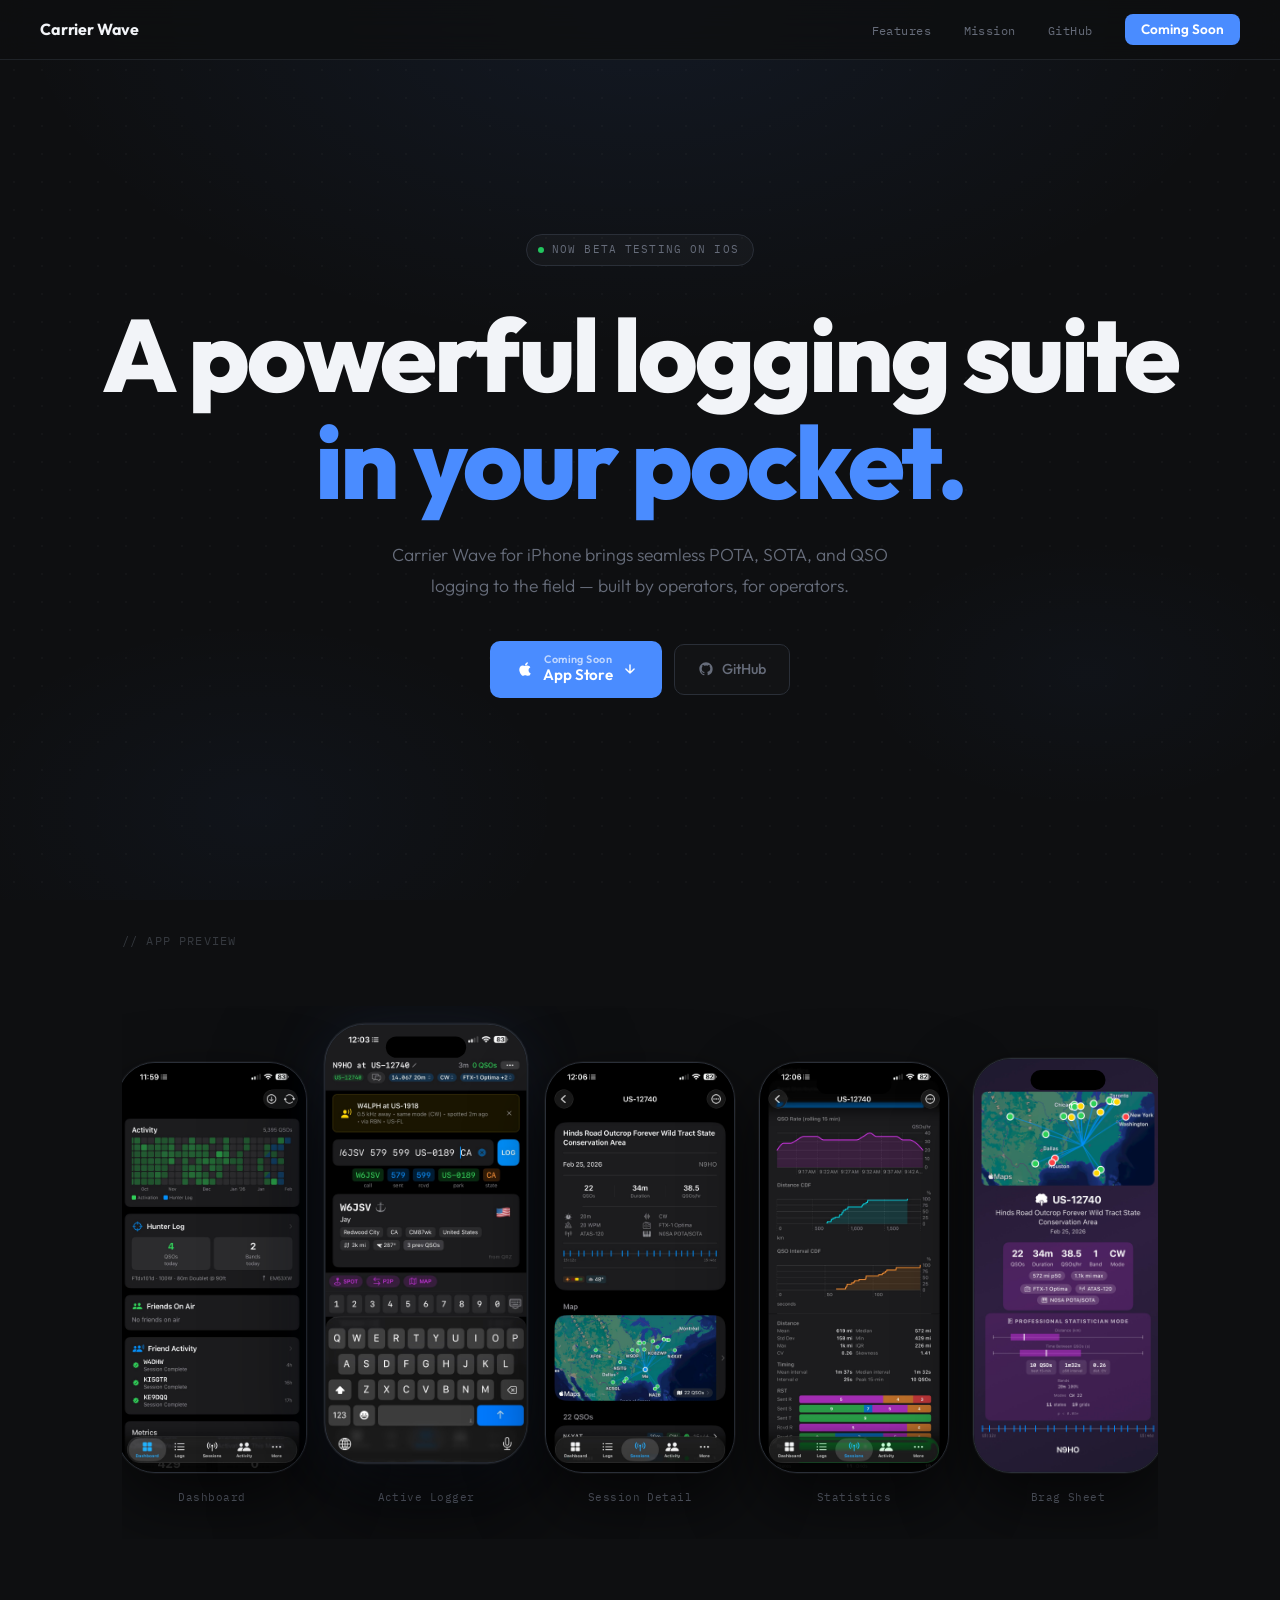
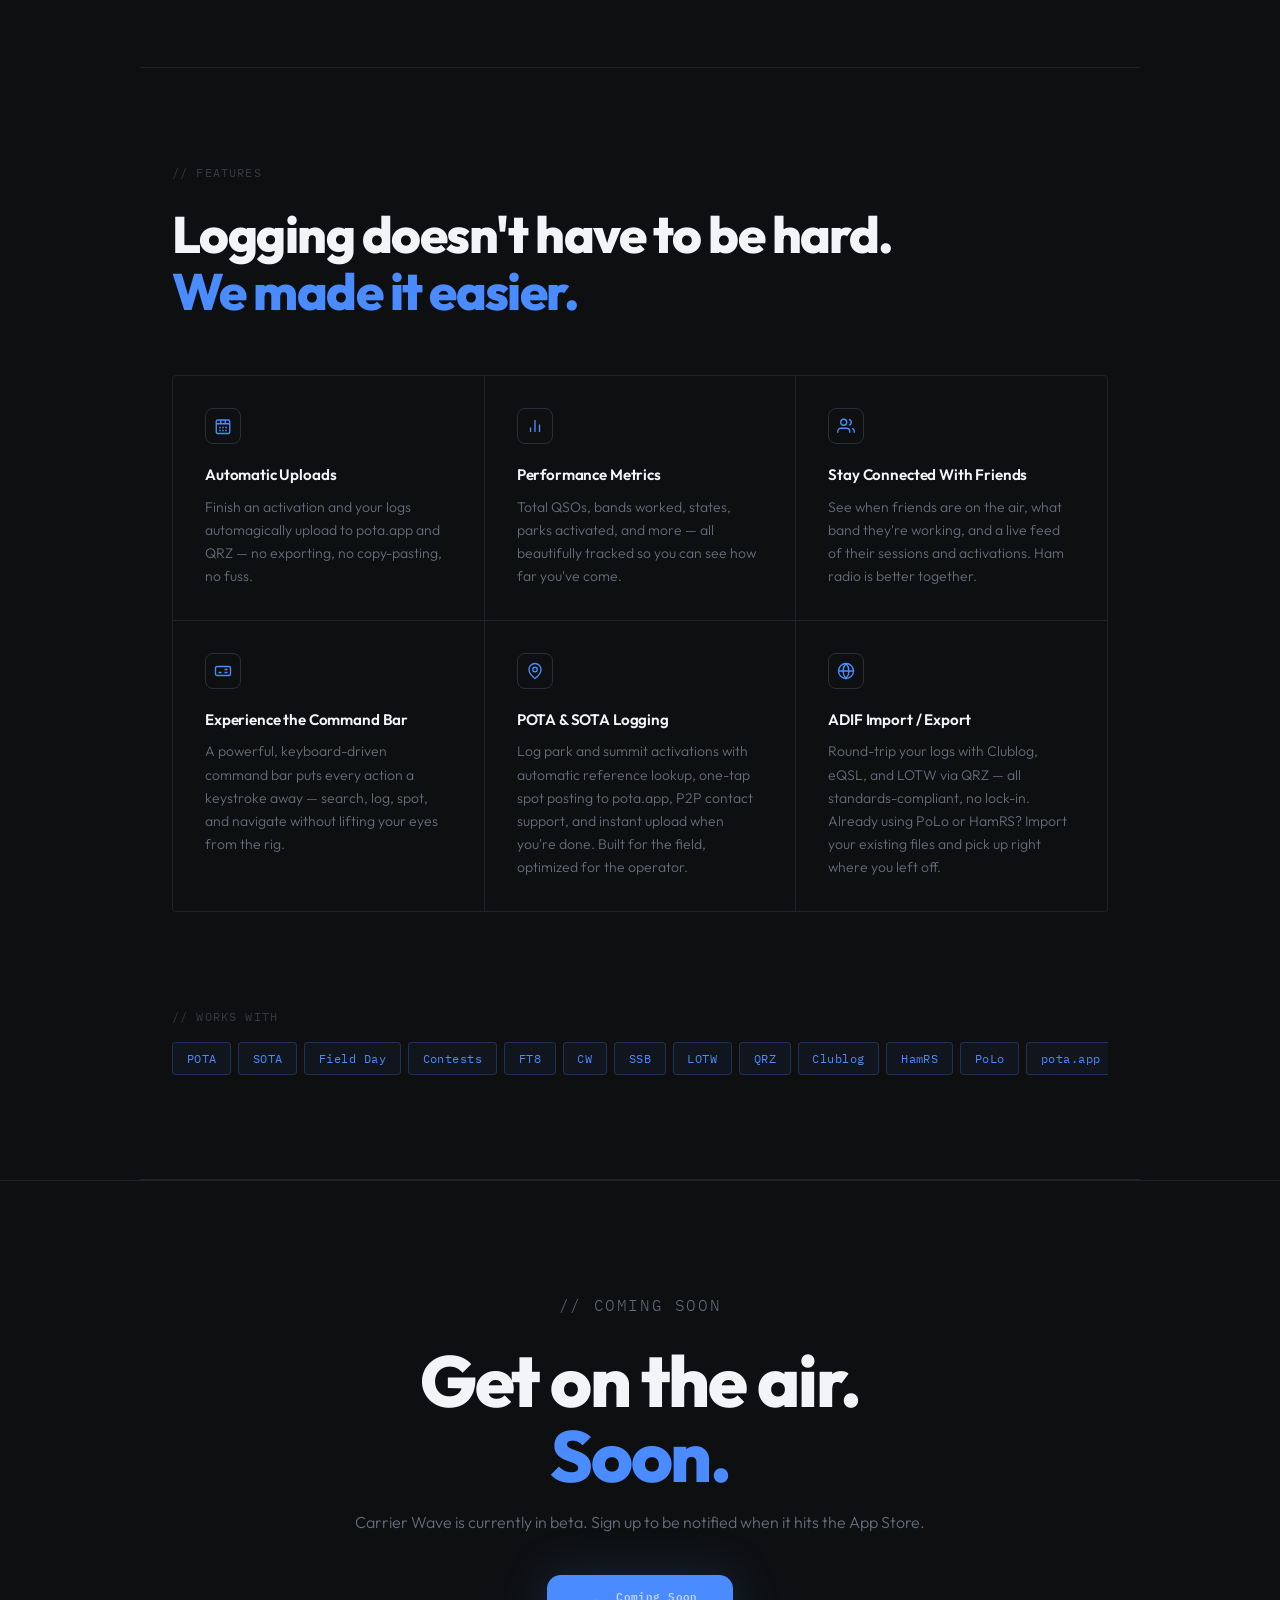
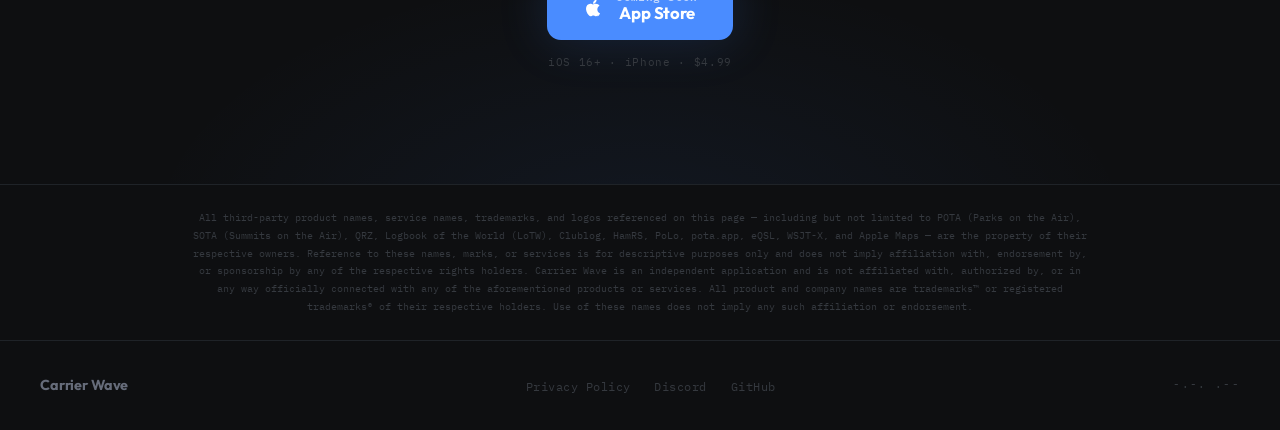
==== index.html @ 8a73adf8 "Restructure site: new app landing page with mission page split - Replace index.html with iOS app lan" ====
<!DOCTYPE html>
<html lang="en">
<head>
  <meta charset="UTF-8" />
  <meta name="viewport" content="width=device-width, initial-scale=1.0" />
  <title>Carrier Wave — iOS App</title>
  <link rel="preconnect" href="https://fonts.googleapis.com" />
  <link rel="preconnect" href="https://fonts.gstatic.com" crossorigin />
  <link href="https://fonts.googleapis.com/css2?family=Outfit:wght@300;400;500;600;700;800;900&family=IBM+Plex+Mono:wght@400;500&display=swap" rel="stylesheet" />
  <style>
    *, *::before, *::after { box-sizing: border-box; margin: 0; padding: 0; }

    :root {
      --bg:        #0e0f11;
      --bg2:       #131518;
      --bg3:       #1a1d21;
      --border:    #1f2328;
      --border2:   #2a2f38;
      --text:      #c9cdd6;
      --text-dim:  #666c7a;
      --text-xdim: #35393f;
      --blue:      #4a8cff;
      --blue2:     #3a7aee;
      --white:     #f2f4f8;
      --mono:      'IBM Plex Mono', monospace;
      --sans:      'Outfit', sans-serif;
    }

    html { scroll-behavior: smooth; }

    body {
      background: var(--bg);
      color: var(--text);
      font-family: var(--sans);
      font-size: 16px;
      line-height: 1.6;
      -webkit-font-smoothing: antialiased;
    }

    /* NAV */
    nav {
      position: fixed;
      top: 0; left: 0; right: 0;
      z-index: 100;
      display: flex;
      align-items: center;
      justify-content: space-between;
      padding: 0 2.5rem;
      height: 60px;
      background: rgba(14,15,17,0.82);
      backdrop-filter: blur(14px);
      border-bottom: 1px solid var(--border);
    }

    .nav-logo {
      display: flex;
      align-items: center;
      gap: 0.65rem;
      text-decoration: none;
      color: var(--white);
      font-family: var(--sans);
      font-weight: 700;
      font-size: 1rem;
      letter-spacing: -0.01em;
    }

    .nav-logo img { width: 28px; height: 28px; border-radius: 7px; }

    .nav-links { display: flex; align-items: center; gap: 2rem; list-style: none; }

    .nav-links a {
      color: var(--text-dim);
      text-decoration: none;
      font-family: var(--mono);
      font-size: 0.78rem;
      letter-spacing: 0.04em;
      transition: color 0.2s;
    }
    .nav-links a:hover { color: var(--white); }

    .nav-cta {
      background: var(--blue) !important;
      color: #fff !important;
      padding: 0.4rem 1rem;
      border-radius: 8px;
      font-family: var(--sans) !important;
      font-size: 0.85rem !important;
      font-weight: 600 !important;
      letter-spacing: 0 !important;
    }
    .nav-cta:hover { background: var(--blue2) !important; }

    /* HERO */
    .hero {
      min-height: 100vh;
      display: flex;
      flex-direction: column;
      align-items: center;
      justify-content: center;
      text-align: center;
      padding: 8rem 2rem 6rem;
      position: relative;
      overflow: hidden;
    }

    .hero::before {
      content: '';
      position: absolute;
      inset: 0;
      background:
        radial-gradient(ellipse 70% 55% at 50% 0%, rgba(74,140,255,0.08) 0%, transparent 70%),
        radial-gradient(ellipse 40% 35% at 20% 90%, rgba(74,140,255,0.04) 0%, transparent 60%),
        radial-gradient(ellipse 30% 25% at 85% 75%, rgba(74,140,255,0.03) 0%, transparent 60%);
      pointer-events: none;
    }

    .hero::after {
      content: '';
      position: absolute;
      inset: 0;
      background-image: radial-gradient(circle, rgba(255,255,255,0.022) 1px, transparent 1px);
      background-size: 28px 28px;
      pointer-events: none;
    }

    .hero-badge {
      display: inline-flex;
      align-items: center;
      gap: 0.5rem;
      font-family: var(--mono);
      font-size: 0.7rem;
      color: var(--text-dim);
      letter-spacing: 0.1em;
      text-transform: uppercase;
      border: 1px solid var(--border2);
      background: rgba(255,255,255,0.03);
      padding: 0.35rem 0.9rem 0.35rem 0.7rem;
      border-radius: 999px;
      margin-bottom: 2.2rem;
      position: relative;
      z-index: 1;
    }

    .badge-dot {
      width: 6px; height: 6px;
      background: #22c55e;
      border-radius: 50%;
      flex-shrink: 0;
      animation: pulse 2.4s ease-in-out infinite;
    }

    @keyframes pulse {
      0%, 100% { opacity: 1; }
      50% { opacity: 0.3; }
    }

    .hero h1 {
      font-family: var(--sans);
      font-size: clamp(3.2rem, 8vw, 6.5rem);
      font-weight: 800;
      color: var(--white);
      line-height: 1.05;
      letter-spacing: -0.03em;
      margin-bottom: 1.5rem;
      position: relative;
      z-index: 1;
    }

    .hero h1 .blue { color: var(--blue); }

    .hero-sub {
      font-size: 1.1rem;
      font-weight: 300;
      color: var(--text-dim);
      max-width: 520px;
      line-height: 1.75;
      margin-bottom: 2.5rem;
      position: relative;
      z-index: 1;
    }

    .hero-actions {
      display: flex;
      align-items: center;
      gap: 0.75rem;
      flex-wrap: wrap;
      justify-content: center;
      position: relative;
      z-index: 1;
    }

    .btn-primary {
      display: inline-flex;
      align-items: center;
      gap: 0.6rem;
      background: var(--blue);
      color: #fff;
      text-decoration: none;
      padding: 0.8rem 1.6rem;
      border-radius: 10px;
      font-weight: 600;
      font-size: 0.95rem;
      letter-spacing: -0.01em;
      transition: background 0.2s, transform 0.2s;
    }
    .btn-primary:hover { background: var(--blue2); transform: translateY(-2px); }

    .btn-outline {
      display: inline-flex;
      align-items: center;
      gap: 0.55rem;
      color: var(--text-dim);
      text-decoration: none;
      font-size: 0.9rem;
      font-weight: 500;
      padding: 0.8rem 1.4rem;
      border: 1px solid var(--border2);
      border-radius: 10px;
      background: rgba(255,255,255,0.02);
      transition: color 0.2s, border-color 0.2s, transform 0.2s;
    }
    .btn-outline:hover { color: var(--white); border-color: #3a3f4a; transform: translateY(-2px); }

    /* SCREENSHOTS */
    .screenshots {
      padding: 2rem 2rem 6rem;
      max-width: 1100px;
      margin: 0 auto;
    }

    .section-label {
      font-family: var(--mono);
      font-size: 0.72rem;
      color: var(--text-xdim);
      letter-spacing: 0.1em;
      text-transform: uppercase;
      margin-bottom: 1.5rem;
    }

    .phones-row {
      display: flex;
      align-items: flex-end;
      justify-content: center;
      gap: 1.5rem;
      padding: 2rem 0 1rem;
      overflow-x: auto;
      -webkit-overflow-scrolling: touch;
    }

    .phone-wrap {
      flex-shrink: 0;
      display: flex;
      flex-direction: column;
      align-items: center;
      gap: 1rem;
    }

    .phone-wrap.center .phone-frame {
      transform: scale(1.08);
      box-shadow:
        0 0 0 1px rgba(255,255,255,0.06),
        0 40px 100px rgba(0,0,0,0.7),
        0 0 60px rgba(74,140,255,0.1);
    }

    .phone-frame {
      width: 195px;
      background: var(--bg2);
      border: 1.5px solid var(--border2);
      border-radius: 38px;
      overflow: hidden;
      box-shadow: 0 0 0 1px rgba(255,255,255,0.04), 0 30px 70px rgba(0,0,0,0.6);
      position: relative;
    }

    .phone-frame::before {
      content: '';
      position: absolute;
      top: 11px; left: 50%;
      transform: translateX(-50%);
      width: 75px; height: 20px;
      background: #000;
      border-radius: 20px;
      z-index: 10;
    }

    .phone-screen {
      width: 100%;
      aspect-ratio: 9/19.5;
      background: #0a0b0d;
      display: flex;
      flex-direction: column;
      padding: 2.8rem 0.55rem 0.55rem;
      gap: 0.32rem;
    }

    .sim-header {
      font-family: var(--mono);
      font-size: 0.42rem;
      color: var(--blue);
      letter-spacing: 0.08em;
      padding: 0.25rem 0.35rem 0.5rem;
      border-bottom: 1px solid var(--border);
    }

    .sim-row {
      display: flex;
      align-items: center;
      gap: 0.3rem;
      padding: 0.28rem 0.35rem;
      background: rgba(255,255,255,0.02);
      border-radius: 4px;
      border: 1px solid var(--border);
    }

    .sim-dot { width: 5px; height: 5px; border-radius: 50%; background: #22c55e; flex-shrink: 0; }
    .sim-dot.blue { background: var(--blue); }
    .sim-dot.dim { background: var(--text-xdim); }

    .sim-label { font-family: var(--mono); font-size: 0.36rem; color: var(--text); flex: 1; }
    .sim-value { font-family: var(--mono); font-size: 0.34rem; color: var(--text-dim); }

    .sim-big {
      font-family: var(--sans);
      font-size: 0.75rem;
      font-weight: 700;
      color: var(--white);
      padding: 0.5rem 0.35rem 0.15rem;
      letter-spacing: -0.02em;
    }

    .sim-band { display: flex; gap: 0.2rem; padding: 0.22rem 0.35rem; flex-wrap: wrap; }

    .sim-pill {
      font-family: var(--mono);
      font-size: 0.28rem;
      letter-spacing: 0.04em;
      padding: 0.12rem 0.32rem;
      border-radius: 999px;
      border: 1px solid var(--border2);
      color: var(--text-dim);
    }

    .sim-pill.active {
      background: rgba(74,140,255,0.12);
      border-color: rgba(74,140,255,0.28);
      color: var(--blue);
    }

    .sim-map {
      flex: 1;
      background: linear-gradient(135deg, #090d18 0%, #080b12 100%);
      border-radius: 4px;
      border: 1px solid var(--border);
      position: relative;
      overflow: hidden;
      min-height: 40px;
    }

    .sim-map::after {
      content: '';
      position: absolute;
      inset: 0;
      background-image:
        linear-gradient(rgba(74,140,255,0.07) 1px, transparent 1px),
        linear-gradient(90deg, rgba(74,140,255,0.07) 1px, transparent 1px);
      background-size: 10px 10px;
    }

    .sim-pin {
      position: absolute;
      z-index: 2;
      width: 7px; height: 7px;
      background: var(--blue);
      border-radius: 50%;
      top: 42%; left: 55%;
      box-shadow: 0 0 10px var(--blue);
    }

    .sim-log { display: flex; flex-direction: column; gap: 0.2rem; padding: 0.25rem 0.35rem; }

    .sim-qso {
      display: flex;
      justify-content: space-between;
      align-items: center;
      padding: 0.25rem 0.35rem;
      background: rgba(255,255,255,0.02);
      border: 1px solid var(--border);
      border-radius: 3px;
    }

    .sim-call { font-family: var(--mono); font-size: 0.36rem; color: var(--white); font-weight: 600; }
    .sim-sub  { font-family: var(--mono); font-size: 0.28rem; color: var(--text-dim); margin-top: 0.04rem; }
    .sim-tag  { font-family: var(--mono); font-size: 0.28rem; color: var(--blue); }
    .sim-tag.green { color: #22c55e; }
    .sim-time { font-family: var(--mono); font-size: 0.26rem; color: var(--text-xdim); margin-top: 0.04rem; }

    .phone-caption {
      font-family: var(--mono);
      font-size: 0.7rem;
      color: var(--text-dim);
      letter-spacing: 0.04em;
    }

    /* FEATURES */
    .features {
      padding: 6rem 2rem;
      max-width: 1000px;
      margin: 0 auto;
    }

    .features h2 {
      font-family: var(--sans);
      font-size: clamp(2rem, 5vw, 3.2rem);
      font-weight: 800;
      color: var(--white);
      line-height: 1.1;
      letter-spacing: -0.03em;
      margin-bottom: 3.5rem;
    }

    .features h2 .blue { color: var(--blue); }

    .features-grid {
      display: grid;
      grid-template-columns: repeat(auto-fit, minmax(280px, 1fr));
      gap: 1px;
      background: var(--border);
      border: 1px solid var(--border);
      border-radius: 4px;
      overflow: hidden;
    }

    .feature-card {
      background: var(--bg);
      padding: 2rem;
      transition: background 0.2s;
    }
    .feature-card:hover { background: var(--bg2); }

    .feature-icon {
      width: 36px; height: 36px;
      border: 1px solid var(--border2);
      border-radius: 8px;
      display: flex;
      align-items: center;
      justify-content: center;
      margin-bottom: 1.2rem;
      color: var(--blue);
    }

    .feature-card h3 {
      font-family: var(--sans);
      font-weight: 600;
      font-size: 0.95rem;
      color: var(--white);
      margin-bottom: 0.5rem;
      letter-spacing: -0.01em;
    }

    .feature-card p {
      font-size: 0.875rem;
      font-weight: 300;
      color: var(--text-dim);
      line-height: 1.65;
    }

    /* MODES */
    .modes {
      padding: 0 2rem 6rem;
      max-width: 1000px;
      margin: 0 auto;
    }

    .modes-scroll {
      display: flex;
      gap: 0.45rem;
      overflow-x: auto;
      padding-bottom: 0.5rem;
      -ms-overflow-style: none;
      scrollbar-width: none;
    }
    .modes-scroll::-webkit-scrollbar { display: none; }

    .mode-chip {
      flex-shrink: 0;
      font-family: var(--mono);
      font-size: 0.72rem;
      letter-spacing: 0.04em;
      padding: 0.38rem 0.85rem;
      border: 1px solid var(--border);
      border-radius: 4px;
      color: var(--text-dim);
    }

    .mode-chip.lit {
      border-color: rgba(74,140,255,0.25);
      color: var(--blue);
      background: rgba(74,140,255,0.05);
    }

    /* CTA */
    .cta-section {
      border-top: 1px solid var(--border);
      padding: 7rem 2rem;
      text-align: center;
      position: relative;
      overflow: hidden;
    }

    .cta-section::before {
      content: '';
      position: absolute;
      inset: 0;
      background: radial-gradient(ellipse 60% 70% at 50% 110%, rgba(74,140,255,0.07) 0%, transparent 65%);
      pointer-events: none;
    }

    .cta-section h2 {
      font-family: var(--sans);
      font-size: clamp(2.4rem, 6vw, 4.5rem);
      font-weight: 800;
      color: var(--white);
      letter-spacing: -0.03em;
      line-height: 1.05;
      margin-bottom: 1rem;
      position: relative;
      z-index: 1;
    }

    .cta-section h2 .blue { color: var(--blue); }

    .cta-section p {
      color: var(--text-dim);
      font-weight: 300;
      font-size: 1rem;
      margin-bottom: 2.5rem;
      position: relative;
      z-index: 1;
    }

    .cta-actions {
      display: flex;
      flex-direction: column;
      align-items: center;
      gap: 0.9rem;
      position: relative;
      z-index: 1;
    }

    .btn-appstore-lg {
      display: inline-flex;
      align-items: center;
      gap: 0.75rem;
      background: var(--blue);
      color: #fff;
      text-decoration: none;
      padding: 1rem 2.2rem;
      border-radius: 14px;
      font-weight: 600;
      font-size: 1rem;
      letter-spacing: -0.01em;
      transition: background 0.2s, transform 0.2s;
      box-shadow: 0 0 50px rgba(74,140,255,0.18);
    }
    .btn-appstore-lg:hover { background: var(--blue2); transform: translateY(-3px); }

    .cta-note {
      font-family: var(--mono);
      font-size: 0.7rem;
      color: var(--text-xdim);
      letter-spacing: 0.06em;
    }

    /* DIVIDER */
    .divider {
      border: none;
      border-top: 1px solid var(--border);
      max-width: 1000px;
      margin: 0 auto;
    }

    /* FOOTER */
    footer {
      border-top: 1px solid var(--border);
      padding: 2rem 2.5rem;
      display: flex;
      align-items: center;
      justify-content: space-between;
      flex-wrap: wrap;
      gap: 1rem;
    }

    .footer-logo {
      font-family: var(--sans);
      font-weight: 700;
      font-size: 0.9rem;
      color: var(--text-dim);
      letter-spacing: -0.01em;
    }

    .footer-links { display: flex; gap: 1.5rem; list-style: none; }

    .footer-links a {
      font-family: var(--mono);
      font-size: 0.72rem;
      color: var(--text-xdim);
      text-decoration: none;
      letter-spacing: 0.04em;
      transition: color 0.2s;
    }
    .footer-links a:hover { color: var(--text-dim); }

    .footer-morse { font-family: var(--mono); font-size: 0.7rem; color: var(--text-xdim); letter-spacing: 0.12em; }

    /* ANIMATIONS */
    @keyframes fadeUp {
      from { opacity: 0; transform: translateY(22px); }
      to   { opacity: 1; transform: translateY(0); }
    }

    .hero-badge   { animation: fadeUp 0.5s ease both; }
    .hero h1      { animation: fadeUp 0.5s 0.08s ease both; }
    .hero-sub     { animation: fadeUp 0.5s 0.16s ease both; }
    .hero-actions { animation: fadeUp 0.5s 0.24s ease both; }

    @media (max-width: 640px) {
      nav { padding: 0 1.2rem; }
      .nav-links li:not(:last-child) { display: none; }
      footer { flex-direction: column; align-items: flex-start; }
      .phone-wrap.center .phone-frame { transform: none; }
    }

    /* LIGHTBOX */
    .phone-frame { cursor: zoom-in; }

    .lightbox {
      display: none;
      position: fixed;
      inset: 0;
      z-index: 200;
      background: rgba(0,0,0,0.88);
      backdrop-filter: blur(20px);
      align-items: center;
      justify-content: center;
      cursor: zoom-out;
      opacity: 0;
      transition: opacity 0.25s ease;
    }
    .lightbox.active { display: flex; }
    .lightbox.visible { opacity: 1; }

    .lightbox img {
      max-height: 90vh;
      max-width: 70vw;
      border-radius: 38px;
      box-shadow: 0 40px 120px rgba(0,0,0,0.8);
      transform: scale(0.92);
      transition: transform 0.3s ease;
    }
    .lightbox.visible img { transform: scale(1); }

    .lb-arrow {
      position: absolute;
      top: 50%;
      transform: translateY(-50%);
      width: 48px;
      height: 48px;
      border: 1px solid rgba(255,255,255,0.15);
      border-radius: 50%;
      background: rgba(255,255,255,0.06);
      color: rgba(255,255,255,0.7);
      font-size: 1.2rem;
      cursor: pointer;
      display: flex;
      align-items: center;
      justify-content: center;
      transition: background 0.2s, color 0.2s;
      z-index: 210;
    }
    .lb-arrow:hover { background: rgba(255,255,255,0.12); color: #fff; }
    .lb-prev { left: 1.5rem; }
    .lb-next { right: 1.5rem; }
  </style>
</head>
<body>

<!-- LIGHTBOX -->
<div class="lightbox" id="lightbox">
  <button class="lb-arrow lb-prev" id="lb-prev">&#8592;</button>
  <img id="lightbox-img" src="" alt="Screenshot preview" />
  <button class="lb-arrow lb-next" id="lb-next">&#8594;</button>
</div>

<!-- NAV -->
<nav>
  <a class="nav-logo" href="/">
    <img src="/icon.png" alt="" onerror="this.style.display='none'" />
    Carrier Wave
  </a>
  <ul class="nav-links">
    <li><a href="#features">Features</a></li>
    <li><a href="/mission.html">Mission</a></li>
    <li><a href="https://github.com/CarrierWaveApp/carrier_wave">GitHub</a></li>
    <li><a href="#download" class="nav-cta">Coming Soon</a></li>
  </ul>
</nav>

<!-- HERO -->
<section class="hero">
  <div class="hero-badge">
    <span class="badge-dot"></span>
    Now Beta Testing on iOS
  </div>

  <h1>A powerful logging suite<br /><span class="blue">in your pocket.</span></h1>

  <p class="hero-sub">
    Carrier Wave for iPhone brings seamless POTA, SOTA, and QSO logging to the field — built by operators, for operators.
  </p>

  <div class="hero-actions">
    <a href="#download" class="btn-primary">
      <svg width="18" height="18" viewBox="0 0 24 24" fill="currentColor">
        <path d="M17.05 20.28c-.98.95-2.05.8-3.08.35-1.09-.46-2.09-.48-3.24 0-1.44.62-2.2.44-3.06-.35C2.79 15.25 3.51 7.7 9.05 7.42c1.27.06 2.15.68 2.9.7.85-.17 1.65-.78 3.1-.84 1.89.04 3.3.87 4.1 2.26-3.68 2.1-2.84 6.91.56 8.37-.66 1.28-1.5 2.54-2.66 3.37M12.03 7.32C11.85 5.05 13.72 3.1 15.87 3c.3 2.62-2.36 4.6-3.84 4.32"/>
      </svg>
      <div>
        <div style="font-size:0.68rem;opacity:0.65;letter-spacing:0.04em;line-height:1;">Coming Soon</div>
        <div style="line-height:1.3;">App Store</div>
      </div>
      <svg width="14" height="14" viewBox="0 0 24 24" fill="none" stroke="currentColor" stroke-width="2.5" stroke-linecap="round" stroke-linejoin="round">
        <path d="M12 5v14M5 12l7 7 7-7"/>
      </svg>
    </a>
    <a href="https://github.com/CarrierWaveApp/carrier_wave" class="btn-outline">
      <svg width="16" height="16" viewBox="0 0 24 24" fill="currentColor">
        <path d="M12 2C6.48 2 2 6.48 2 12c0 4.42 2.87 8.17 6.84 9.49.5.09.68-.22.68-.48 0-.24-.01-.87-.01-1.71-2.78.6-3.37-1.34-3.37-1.34-.45-1.16-1.11-1.47-1.11-1.47-.91-.62.07-.61.07-.61 1 .07 1.53 1.03 1.53 1.03.89 1.52 2.34 1.08 2.91.83.09-.65.35-1.08.63-1.33-2.22-.25-4.56-1.11-4.56-4.94 0-1.09.39-1.98 1.03-2.68-.1-.25-.45-1.27.1-2.64 0 0 .84-.27 2.75 1.02A9.56 9.56 0 0 1 12 6.8c.85 0 1.71.11 2.51.33 1.91-1.29 2.75-1.02 2.75-1.02.55 1.37.2 2.39.1 2.64.64.7 1.03 1.59 1.03 2.68 0 3.84-2.34 4.68-4.57 4.93.36.31.68.92.68 1.85 0 1.34-.01 2.41-.01 2.74 0 .27.18.58.69.48A10.01 10.01 0 0 0 22 12c0-5.52-4.48-10-10-10z"/>
      </svg>
      GitHub
    </a>
  </div>
</section>

<!-- SCREENSHOTS -->
<section class="screenshots">
  <p class="section-label">// App Preview</p>
  <div class="phones-row" style="align-items:flex-start; gap:1.2rem; padding-bottom: 2rem;"><div class="phones-row" style="align-items:flex-end; gap:1.5rem; padding-bottom:2rem;">

    <div class="phone-wrap" style="flex-shrink:0;">
      <div class="phone-frame" style="width:190px; border-radius:38px; overflow:hidden; border:1.5px solid var(--border2); box-shadow:0 0 0 1px rgba(255,255,255,0.04), 0 30px 70px rgba(0,0,0,0.6);">
        <img src="[data-uri]" alt="Dashboard screen" style="width:100%;display:block;" />
      </div>
      <span class="phone-caption">Dashboard</span>
    </div>

    <div class="phone-wrap center" style="flex-shrink:0;">
      <div class="phone-frame" style="width:190px; border-radius:38px; overflow:hidden; border:1.5px solid var(--border2); box-shadow:0 0 0 1px rgba(255,255,255,0.06), 0 40px 100px rgba(0,0,0,0.7), 0 0 60px rgba(74,140,255,0.1); transform:scale(1.07);">
        <img src="[data-uri]" alt="Active Logger screen" style="width:100%;display:block;" />
      </div>
      <span class="phone-caption" style="margin-top:1.5rem;">Active Logger</span>
    </div>

    <div class="phone-wrap" style="flex-shrink:0;">
      <div class="phone-frame" style="width:190px; border-radius:38px; overflow:hidden; border:1.5px solid var(--border2); box-shadow:0 0 0 1px rgba(255,255,255,0.04), 0 30px 70px rgba(0,0,0,0.6);">
        <img src="[data-uri]" alt="Session Detail screen" style="width:100%;display:block;" />
      </div>
      <span class="phone-caption">Session Detail</span>
    </div>

    <div class="phone-wrap" style="flex-shrink:0;">
      <div class="phone-frame" style="width:190px; border-radius:38px; overflow:hidden; border:1.5px solid var(--border2); box-shadow:0 0 0 1px rgba(255,255,255,0.04), 0 30px 70px rgba(0,0,0,0.6);">
        <img src="[data-uri]" alt="Statistics screen" style="width:100%;display:block;" />
      </div>
      <span class="phone-caption">Statistics</span>
    </div>

    <div class="phone-wrap" style="flex-shrink:0;">
      <div class="phone-frame" style="width:190px; border-radius:38px; overflow:hidden; border:1.5px solid var(--border2); box-shadow:0 0 0 1px rgba(255,255,255,0.04), 0 30px 70px rgba(0,0,0,0.6);">
        <img src="[data-uri]" alt="Brag Sheet card" style="width:100%;display:block;" />
      </div>
      <span class="phone-caption">Brag Sheet</span>
    </div>

  </div>
</section>

<hr class="divider" />

<!-- FEATURES -->
<section class="features" id="features">
  <p class="section-label">// Features</p>
  <h2>Logging doesn't have to be hard.<br /><span class="blue">We made it easier.</span></h2>

  <div class="features-grid">
    <div class="feature-card">
      <div class="feature-icon">
        <svg width="18" height="18" viewBox="0 0 24 24" fill="none" stroke="currentColor" stroke-width="1.8">
          <rect x="3" y="4" width="18" height="18" rx="2"/><path d="M3 9h18M9 4v5M15 4v5"/><path d="M7 14h2M11 14h2M15 14h2M7 18h2M11 18h2M15 18h2"/>
        </svg>
      </div>
      <h3>Automatic Uploads</h3>
      <p>Finish an activation and your logs automagically upload to pota.app and QRZ — no exporting, no copy-pasting, no fuss.</p>
    </div>
    <div class="feature-card">
      <div class="feature-icon">
        <svg width="18" height="18" viewBox="0 0 24 24" fill="none" stroke="currentColor" stroke-width="1.8">
          <path d="M18 20V10M12 20V4M6 20v-6"/>
        </svg>
      </div>
      <h3>Performance Metrics</h3>
      <p>Total QSOs, bands worked, states, parks activated, and more — all beautifully tracked so you can see how far you've come.</p>
    </div>
    <div class="feature-card">
      <div class="feature-icon">
        <svg width="18" height="18" viewBox="0 0 24 24" fill="none" stroke="currentColor" stroke-width="1.8">
          <path d="M17 21v-2a4 4 0 0 0-4-4H5a4 4 0 0 0-4 4v2"/><circle cx="9" cy="7" r="4"/><path d="M23 21v-2a4 4 0 0 0-3-3.87M16 3.13a4 4 0 0 1 0 7.75"/>
        </svg>
      </div>
      <h3>Stay Connected With Friends</h3>
      <p>See when friends are on the air, what band they're working, and a live feed of their sessions and activations. Ham radio is better together.</p>
    </div>
    <div class="feature-card">
      <div class="feature-icon">
        <svg width="18" height="18" viewBox="0 0 24 24" fill="none" stroke="currentColor" stroke-width="1.8">
          <rect x="2" y="6" width="20" height="12" rx="2"/><path d="M6 10h.01M10 10h.01M14 10h4M6 14h4M14 14h4"/>
        </svg>
      </div>
      <h3>Experience the Command Bar</h3>
      <p>A powerful, keyboard-driven command bar puts every action a keystroke away — search, log, spot, and navigate without lifting your eyes from the rig.</p>
    </div>
    <div class="feature-card">
      <div class="feature-icon">
        <svg width="18" height="18" viewBox="0 0 24 24" fill="none" stroke="currentColor" stroke-width="1.8">
          <path d="M20 10c0 6-8 12-8 12S4 16 4 10a8 8 0 0 1 16 0z"/><circle cx="12" cy="10" r="3"/>
        </svg>
      </div>
      <h3>POTA & SOTA Logging</h3>
      <p>Log park and summit activations with automatic reference lookup, one-tap spot posting to pota.app, P2P contact support, and instant upload when you're done. Built for the field, optimized for the operator.</p>
    </div>
    <div class="feature-card">
      <div class="feature-icon">
        <svg width="18" height="18" viewBox="0 0 24 24" fill="none" stroke="currentColor" stroke-width="1.8">
          <path d="M12 2a10 10 0 1 0 0 20A10 10 0 0 0 12 2z"/>
          <path d="M2 12h20M12 2a15.3 15.3 0 0 1 4 10 15.3 15.3 0 0 1-4 10A15.3 15.3 0 0 1 8 12a15.3 15.3 0 0 1 4-10z"/>
        </svg>
      </div>
      <h3>ADIF Import / Export</h3>
      <p>Round-trip your logs with Clublog, eQSL, and LOTW via QRZ — all standards-compliant, no lock-in. Already using PoLo or HamRS? Import your existing files and pick up right where you left off.</p>
    </div>
  </div>
</section>

<!-- MODES -->
<section class="modes">
  <p class="section-label" style="margin-bottom:1rem;">// Works With</p>
  <div class="modes-scroll">
    <span class="mode-chip lit">POTA</span>
    <span class="mode-chip lit">SOTA</span>
    <span class="mode-chip lit">Field Day</span>
    <span class="mode-chip lit">Contests</span>
    <span class="mode-chip lit">FT8</span>
    <span class="mode-chip lit">CW</span>
    <span class="mode-chip lit">SSB</span>
    <span class="mode-chip lit">LOTW</span>
    <span class="mode-chip lit">QRZ</span>
    <span class="mode-chip lit">Clublog</span>
    <span class="mode-chip lit">HamRS</span>
    <span class="mode-chip lit">PoLo</span>
    <span class="mode-chip lit">pota.app</span>
  </div>
</section>

<hr class="divider" />

<!-- CTA -->
<section class="cta-section">
  <p class="section-label" style="margin-bottom:1.5rem;">// Coming Soon</p>
  <h2>Get on the air.<br /><span class="blue">Soon.</span></h2>
  <p>Carrier Wave is currently in beta. Sign up to be notified when it hits the App Store.</p>
  <div class="cta-actions">
    <a href="#" class="btn-appstore-lg" id="download">
      <svg width="22" height="22" viewBox="0 0 24 24" fill="currentColor">
        <path d="M17.05 20.28c-.98.95-2.05.8-3.08.35-1.09-.46-2.09-.48-3.24 0-1.44.62-2.2.44-3.06-.35C2.79 15.25 3.51 7.7 9.05 7.42c1.27.06 2.15.68 2.9.7.85-.17 1.65-.78 3.1-.84 1.89.04 3.3.87 4.1 2.26-3.68 2.1-2.84 6.91.56 8.37-.66 1.28-1.5 2.54-2.66 3.37M12.03 7.32C11.85 5.05 13.72 3.1 15.87 3c.3 2.62-2.36 4.6-3.84 4.32"/>
      </svg>
      <div>
        <div style="font-size:0.68rem; opacity:0.65; font-family:var(--mono); letter-spacing:0.04em; line-height:1;">Coming Soon</div>
        <div style="font-size:1.05rem; font-weight:700; line-height:1.3; letter-spacing:-0.01em;">App Store</div>
      </div>
    </a>
    <span class="cta-note">iOS 16+ · iPhone · $4.99</span>
  </div>
</section>

<!-- LEGAL -->
<div style="border-top:1px solid var(--border); padding:1.5rem 2.5rem; background:var(--bg);">
  <p style="font-family:var(--mono); font-size:0.65rem; color:var(--text-xdim); line-height:1.7; max-width:900px; margin:0 auto; text-align:center;">
    All third-party product names, service names, trademarks, and logos referenced on this page — including but not limited to POTA (Parks on the Air), SOTA (Summits on the Air), QRZ, Logbook of the World (LoTW), Clublog, HamRS, PoLo, pota.app, eQSL, WSJT-X, and Apple Maps — are the property of their respective owners. Reference to these names, marks, or services is for descriptive purposes only and does not imply affiliation with, endorsement by, or sponsorship by any of the respective rights holders. Carrier Wave is an independent application and is not affiliated with, authorized by, or in any way officially connected with any of the aforementioned products or services. All product and company names are trademarks™ or registered trademarks® of their respective holders. Use of these names does not imply any such affiliation or endorsement.
  </p>
</div>
<footer>
  <span class="footer-logo">Carrier Wave</span>
  <ul class="footer-links">
    <li><a href="/privacy.html">Privacy Policy</a></li>
    <li><a href="https://discord.gg/PqubUxWW62">Discord</a></li>
    <li><a href="https://github.com/CarrierWaveApp/carrier_wave">GitHub</a></li>
  </ul>
  <span class="footer-morse">-.-. .--</span>
</footer>

<script>
(function() {
  var lb = document.getElementById('lightbox');
  var lbImg = document.getElementById('lightbox-img');
  var imgs = Array.from(document.querySelectorAll('.phone-frame img'));
  var current = 0;

  function show(i) {
    current = (i + imgs.length) % imgs.length;
    lbImg.src = imgs[current].src;
  }

  function open(i) {
    show(i);
    lb.classList.add('active');
    requestAnimationFrame(function() {
      requestAnimationFrame(function() { lb.classList.add('visible'); });
    });
  }

  function close() {
    lb.classList.remove('visible');
    setTimeout(function() { lb.classList.remove('active'); lbImg.src = ''; }, 250);
  }

  imgs.forEach(function(img, i) {
    img.addEventListener('click', function() { open(i); });
  });

  lb.addEventListener('click', function(e) {
    if (e.target === lb) close();
  });

  document.getElementById('lb-prev').addEventListener('click', function(e) {
    e.stopPropagation();
    show(current - 1);
  });

  document.getElementById('lb-next').addEventListener('click', function(e) {
    e.stopPropagation();
    show(current + 1);
  });

  document.addEventListener('keydown', function(e) {
    if (!lb.classList.contains('active')) return;
    if (e.key === 'Escape') close();
    if (e.key === 'ArrowLeft') show(current - 1);
    if (e.key === 'ArrowRight') show(current + 1);
  });
})();
</script>
</body>
</html>
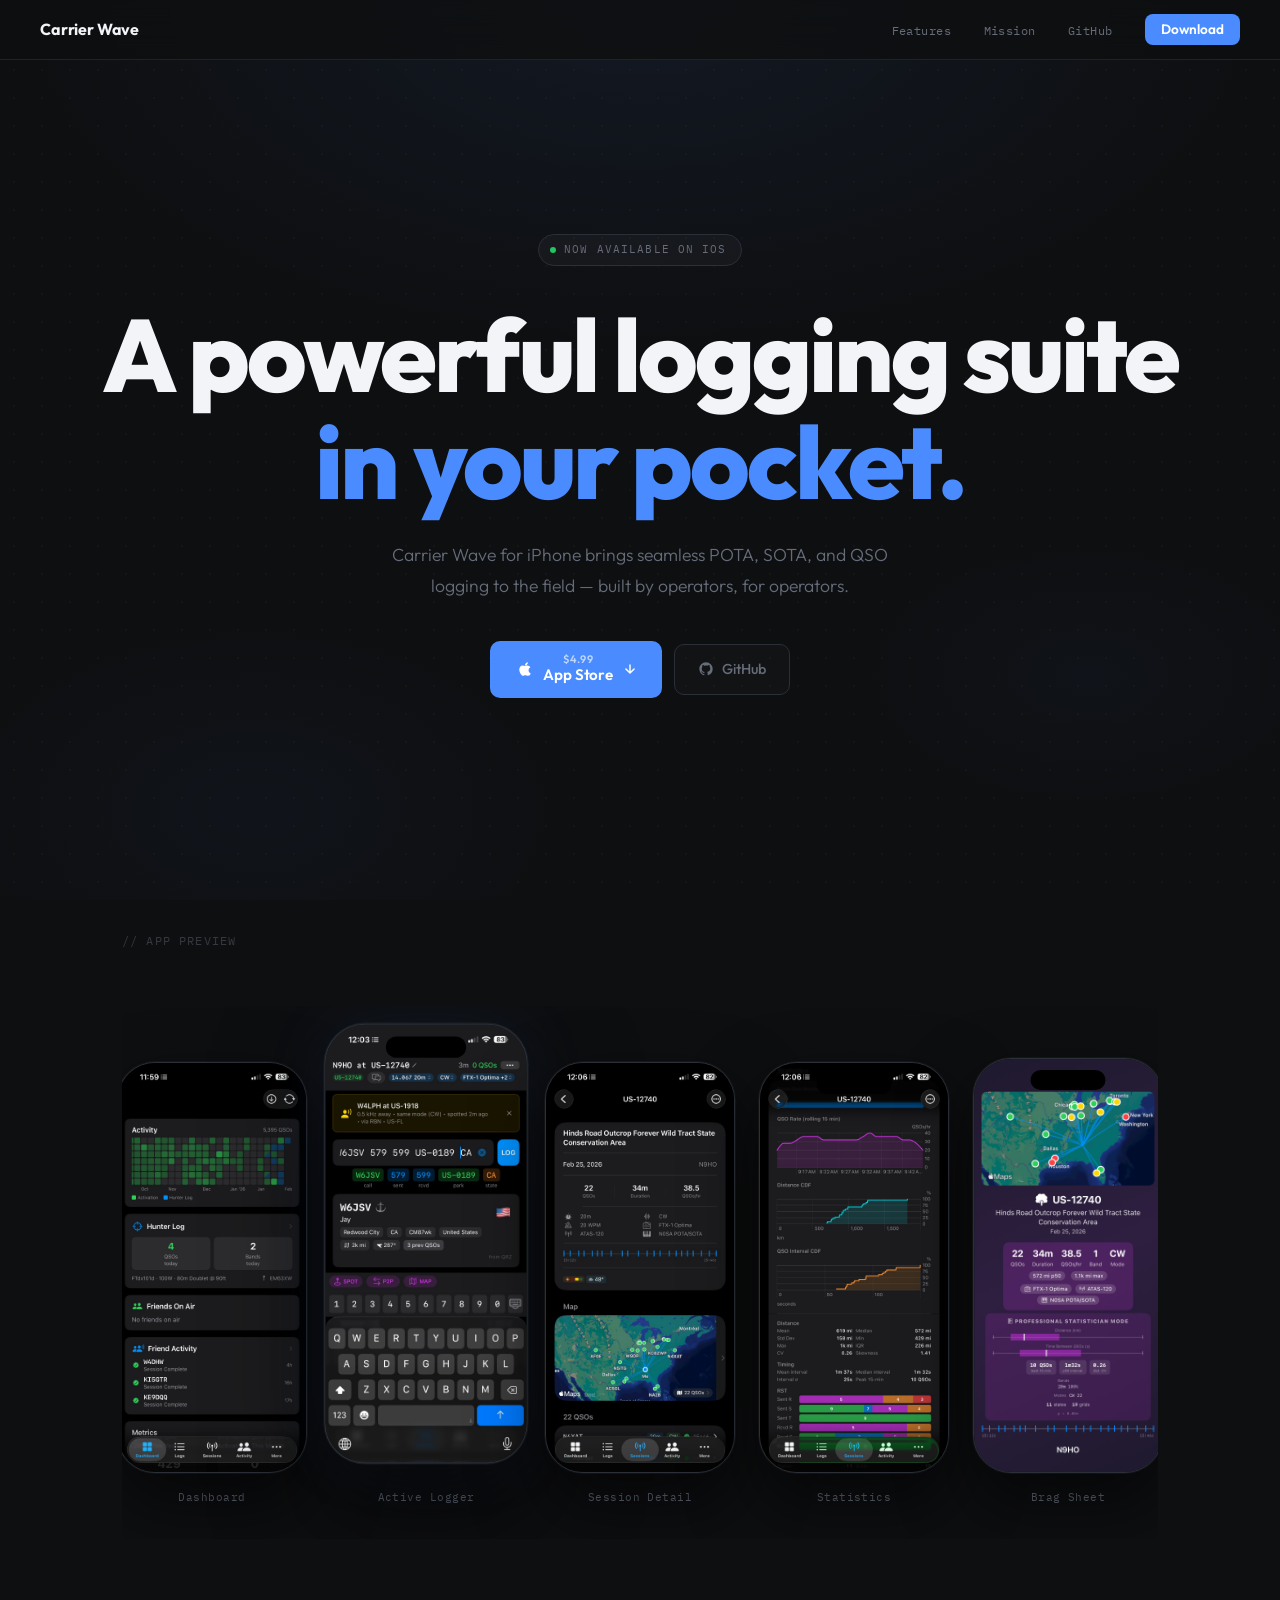
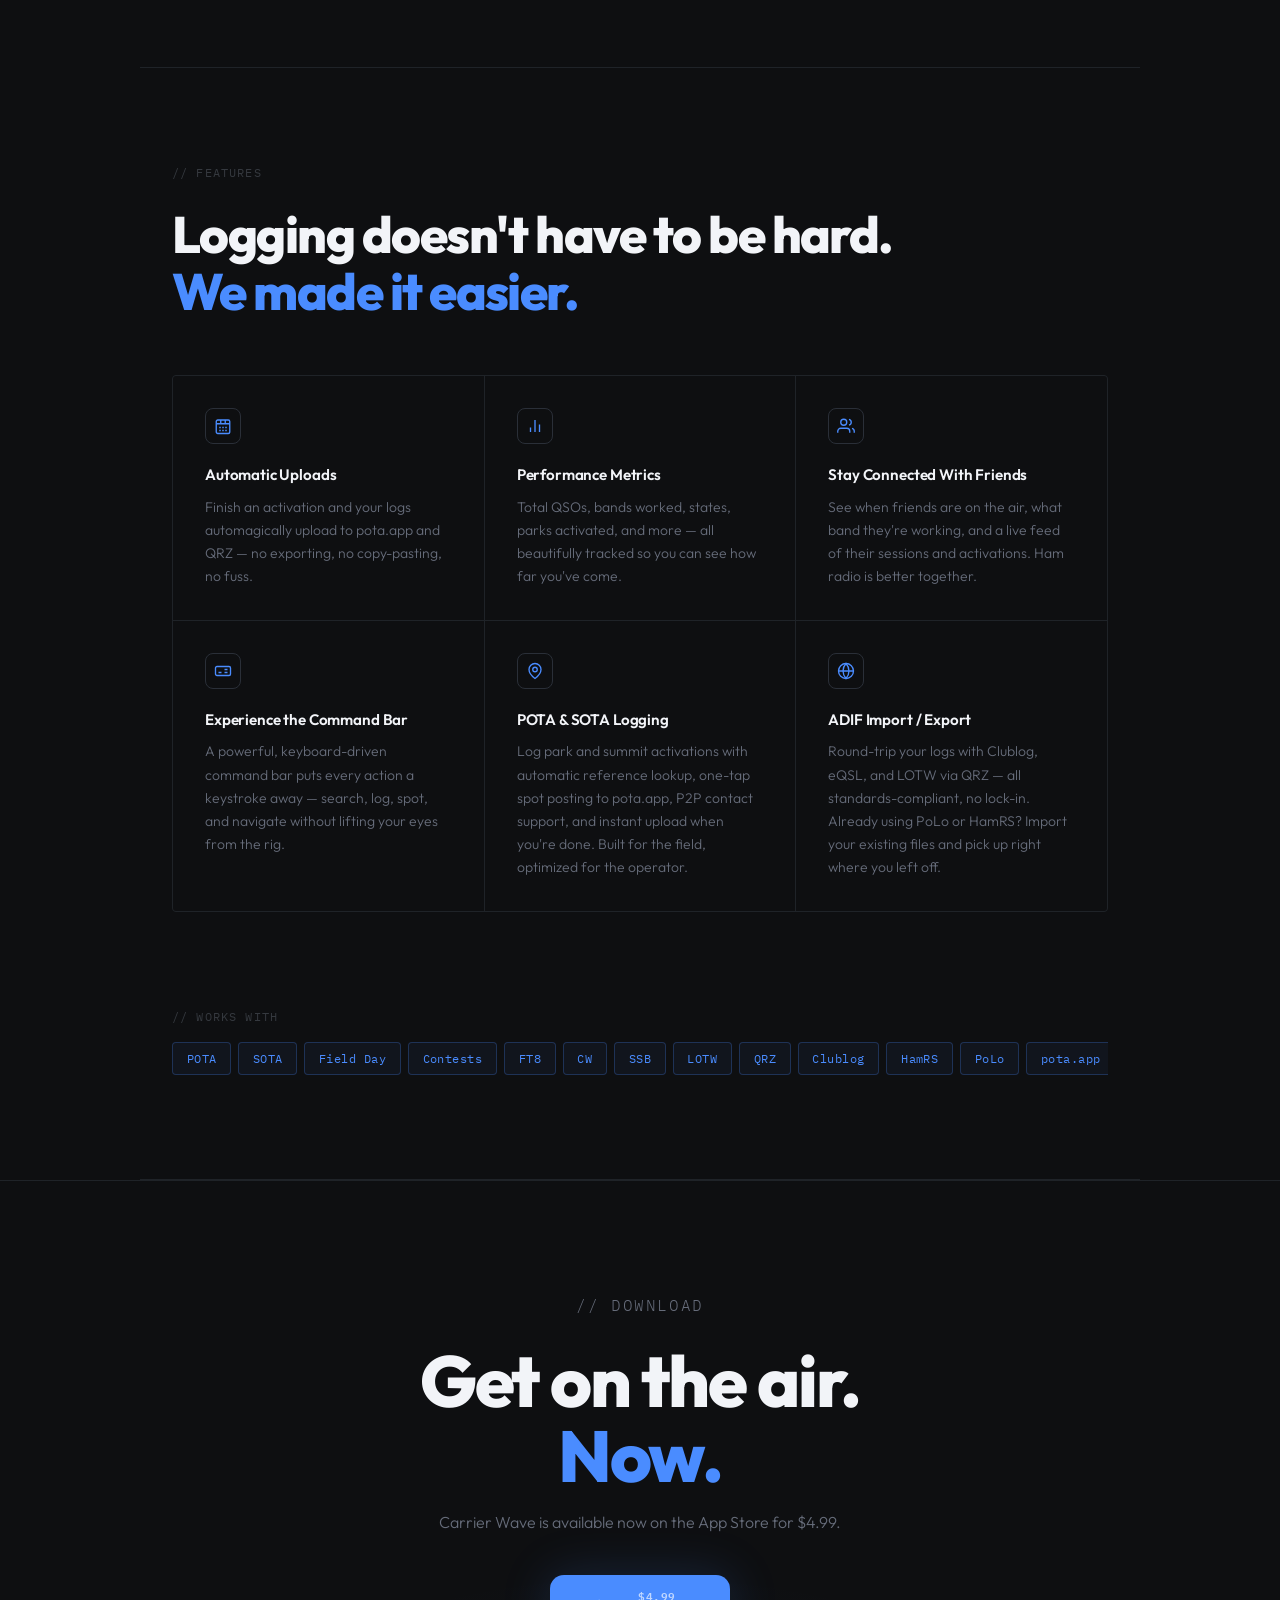
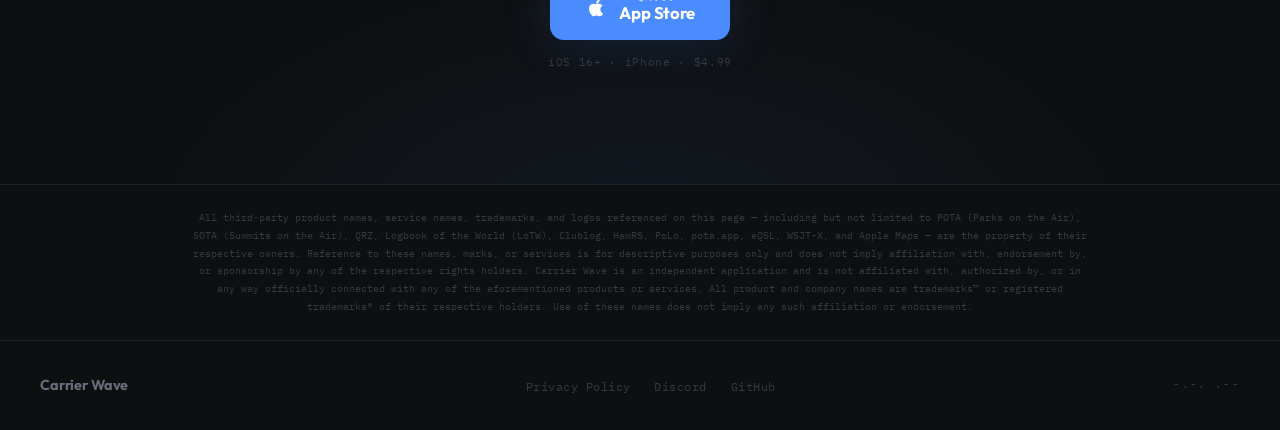
==== commit a86280bb: "Merge pull request #5 from CarrierWaveApp/claude/update-ios-app-link-QpkTU" ====
--- a/index.html
+++ b/index.html
@@ -702,7 +702,7 @@
     <li><a href="#features">Features</a></li>
     <li><a href="/mission.html">Mission</a></li>
     <li><a href="https://github.com/CarrierWaveApp/carrier_wave">GitHub</a></li>
-    <li><a href="#download" class="nav-cta">Coming Soon</a></li>
+    <li><a href="https://apps.apple.com/us/app/carrier-wave/id6758229084" class="nav-cta">Download</a></li>
   </ul>
 </nav>
 
@@ -710,7 +710,7 @@
 <section class="hero">
   <div class="hero-badge">
     <span class="badge-dot"></span>
-    Now Beta Testing on iOS
+    Now Available on iOS
   </div>
 
   <h1>A powerful logging suite<br /><span class="blue">in your pocket.</span></h1>
@@ -720,12 +720,12 @@
   </p>
 
   <div class="hero-actions">
-    <a href="#download" class="btn-primary">
+    <a href="https://apps.apple.com/us/app/carrier-wave/id6758229084" class="btn-primary">
       <svg width="18" height="18" viewBox="0 0 24 24" fill="currentColor">
         <path d="M17.05 20.28c-.98.95-2.05.8-3.08.35-1.09-.46-2.09-.48-3.24 0-1.44.62-2.2.44-3.06-.35C2.79 15.25 3.51 7.7 9.05 7.42c1.27.06 2.15.68 2.9.7.85-.17 1.65-.78 3.1-.84 1.89.04 3.3.87 4.1 2.26-3.68 2.1-2.84 6.91.56 8.37-.66 1.28-1.5 2.54-2.66 3.37M12.03 7.32C11.85 5.05 13.72 3.1 15.87 3c.3 2.62-2.36 4.6-3.84 4.32"/>
       </svg>
       <div>
-        <div style="font-size:0.68rem;opacity:0.65;letter-spacing:0.04em;line-height:1;">Coming Soon</div>
+        <div style="font-size:0.68rem;opacity:0.65;letter-spacing:0.04em;line-height:1;">$4.99</div>
         <div style="line-height:1.3;">App Store</div>
       </div>
       <svg width="14" height="14" viewBox="0 0 24 24" fill="none" stroke="currentColor" stroke-width="2.5" stroke-linecap="round" stroke-linejoin="round">
@@ -874,16 +874,16 @@
 
 <!-- CTA -->
 <section class="cta-section">
-  <p class="section-label" style="margin-bottom:1.5rem;">// Coming Soon</p>
-  <h2>Get on the air.<br /><span class="blue">Soon.</span></h2>
-  <p>Carrier Wave is currently in beta. Sign up to be notified when it hits the App Store.</p>
+  <p class="section-label" style="margin-bottom:1.5rem;">// Download</p>
+  <h2>Get on the air.<br /><span class="blue">Now.</span></h2>
+  <p>Carrier Wave is available now on the App Store for $4.99.</p>
   <div class="cta-actions">
-    <a href="#" class="btn-appstore-lg" id="download">
+    <a href="https://apps.apple.com/us/app/carrier-wave/id6758229084" class="btn-appstore-lg" id="download">
       <svg width="22" height="22" viewBox="0 0 24 24" fill="currentColor">
         <path d="M17.05 20.28c-.98.95-2.05.8-3.08.35-1.09-.46-2.09-.48-3.24 0-1.44.62-2.2.44-3.06-.35C2.79 15.25 3.51 7.7 9.05 7.42c1.27.06 2.15.68 2.9.7.85-.17 1.65-.78 3.1-.84 1.89.04 3.3.87 4.1 2.26-3.68 2.1-2.84 6.91.56 8.37-.66 1.28-1.5 2.54-2.66 3.37M12.03 7.32C11.85 5.05 13.72 3.1 15.87 3c.3 2.62-2.36 4.6-3.84 4.32"/>
       </svg>
       <div>
-        <div style="font-size:0.68rem; opacity:0.65; font-family:var(--mono); letter-spacing:0.04em; line-height:1;">Coming Soon</div>
+        <div style="font-size:0.68rem; opacity:0.65; font-family:var(--mono); letter-spacing:0.04em; line-height:1;">$4.99</div>
         <div style="font-size:1.05rem; font-weight:700; line-height:1.3; letter-spacing:-0.01em;">App Store</div>
       </div>
     </a>
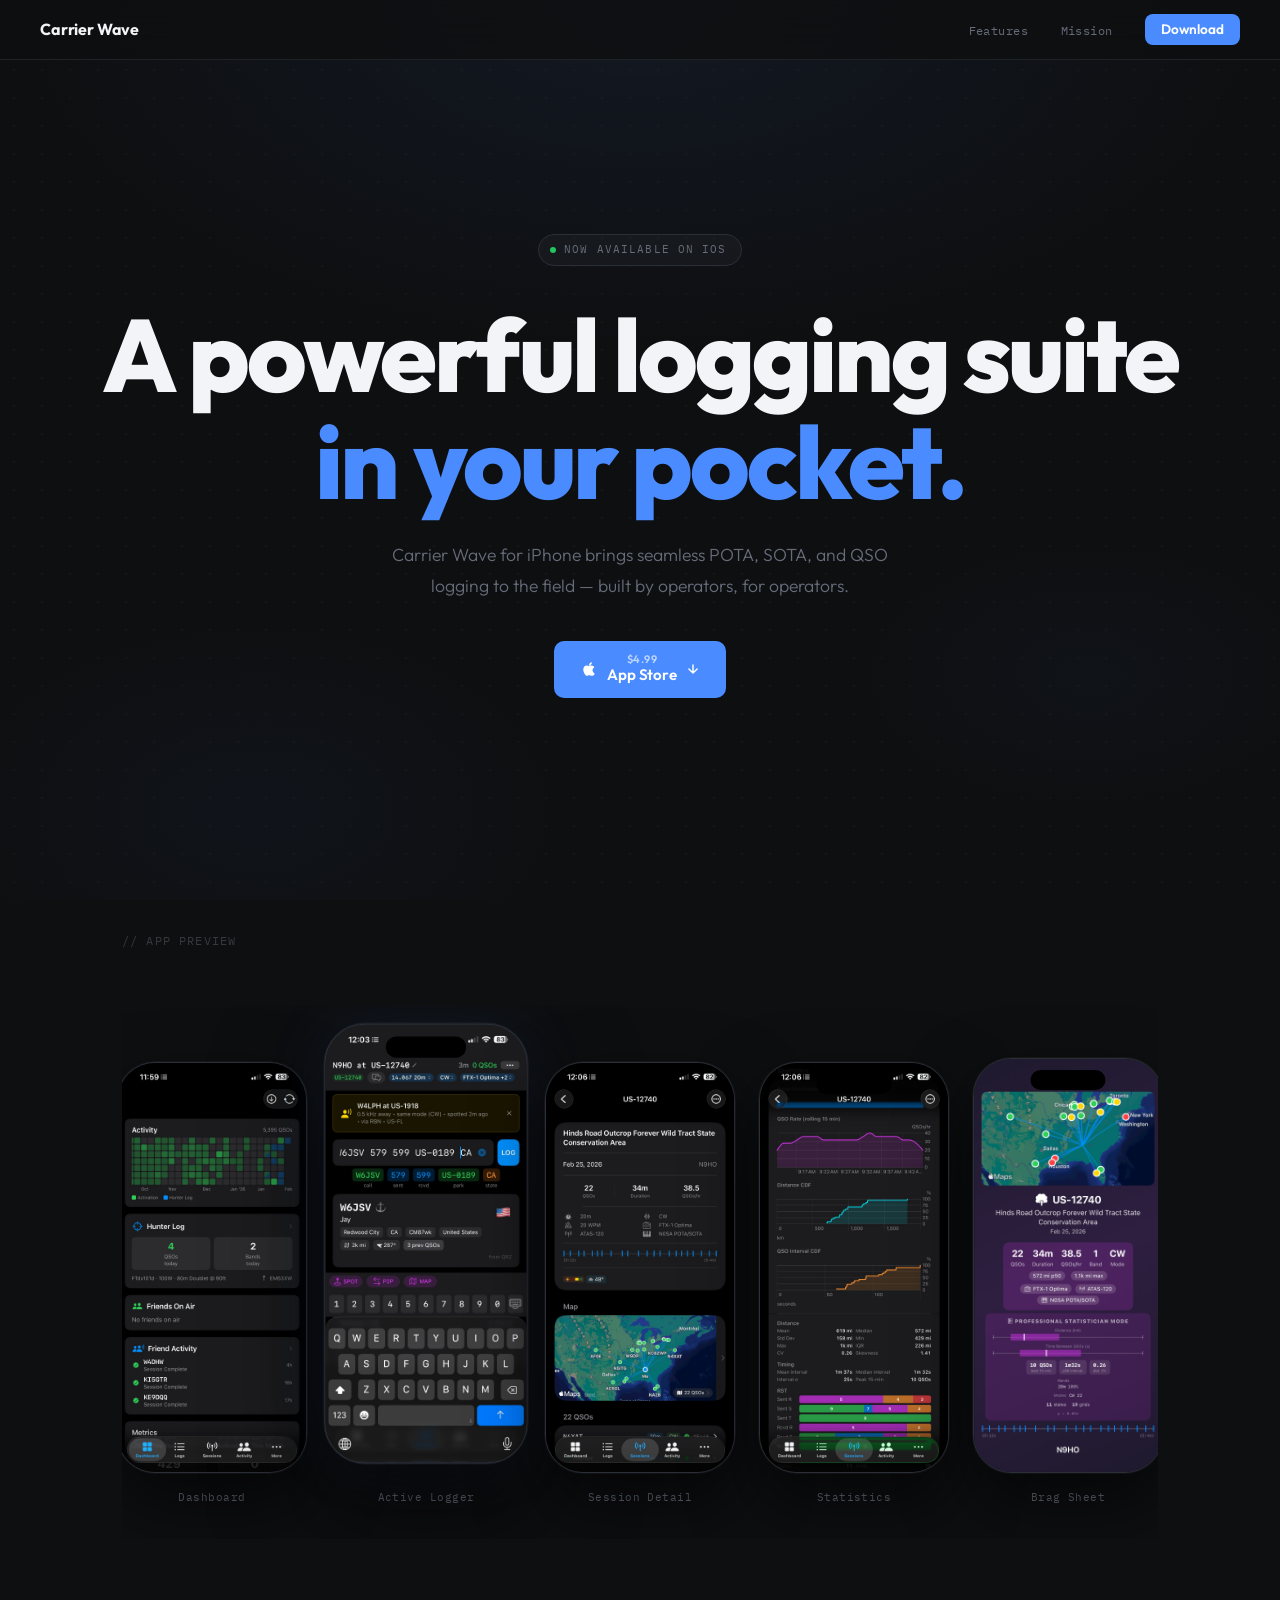
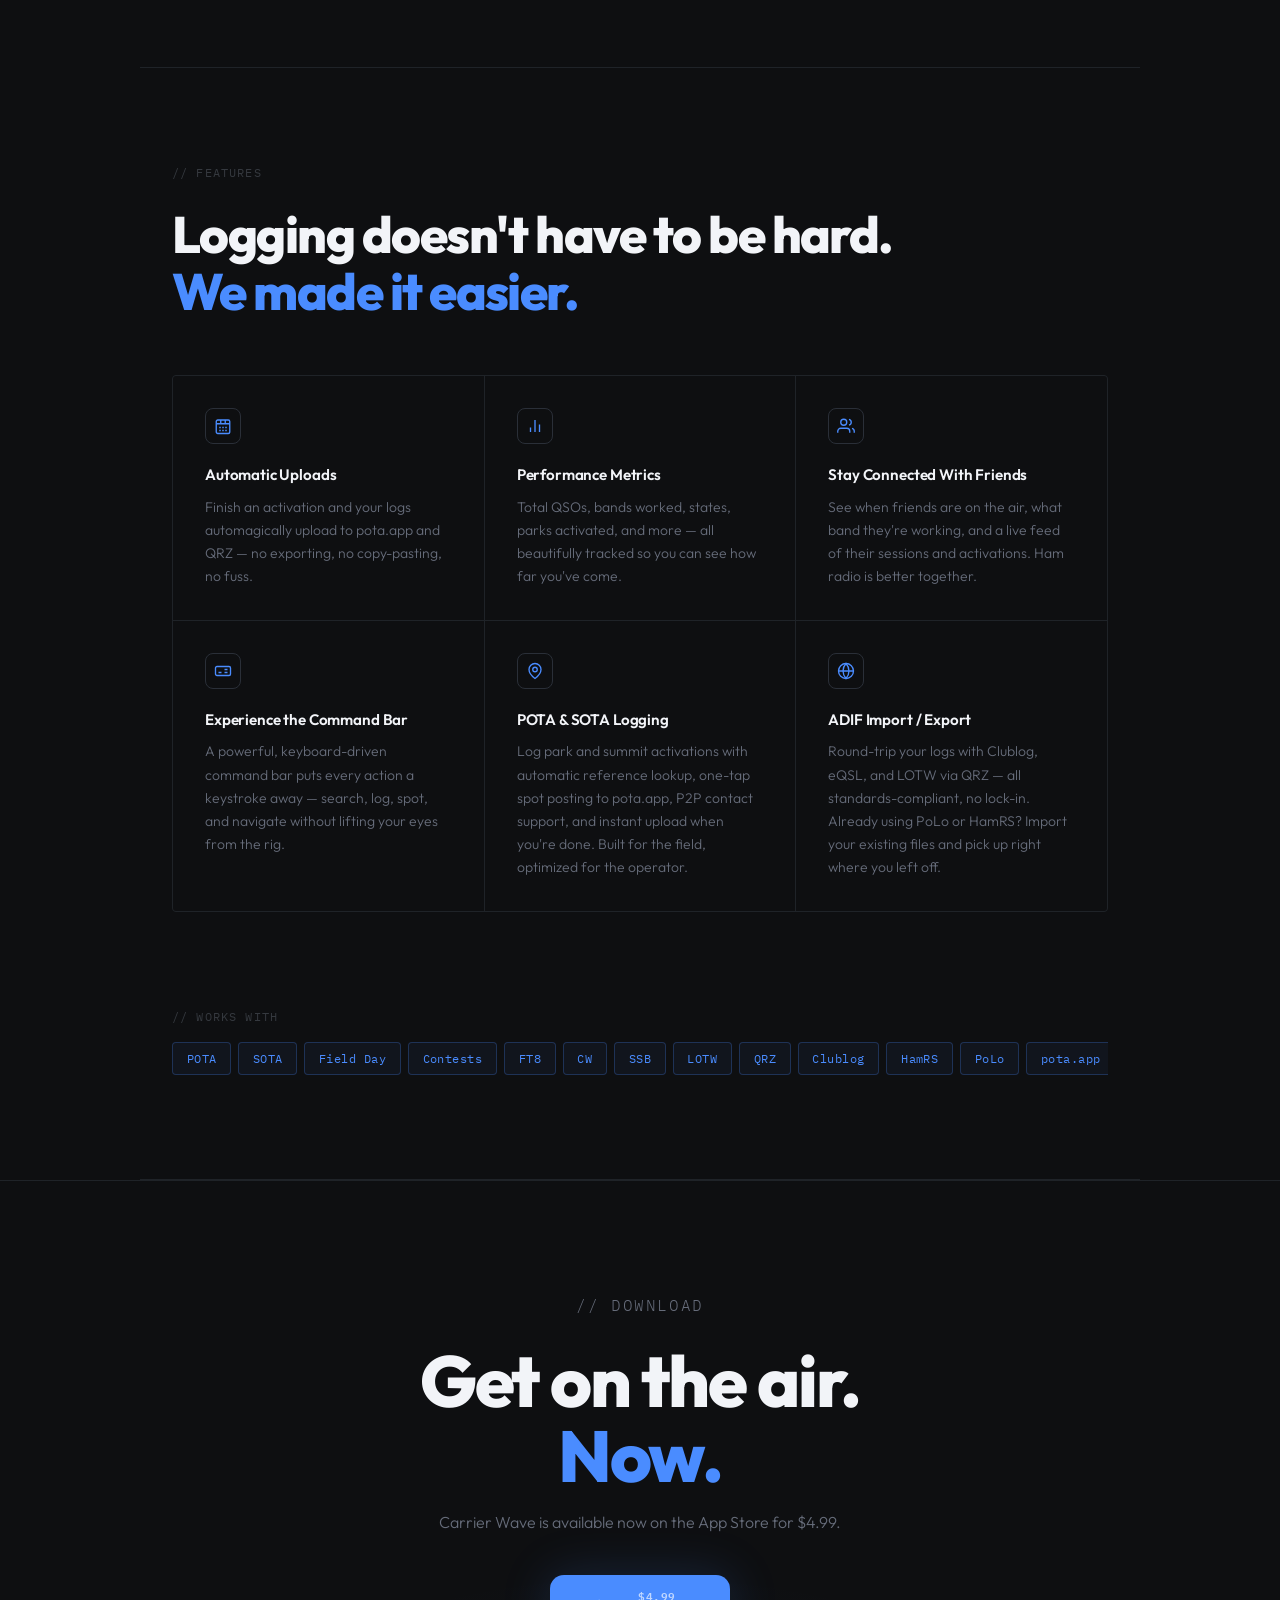
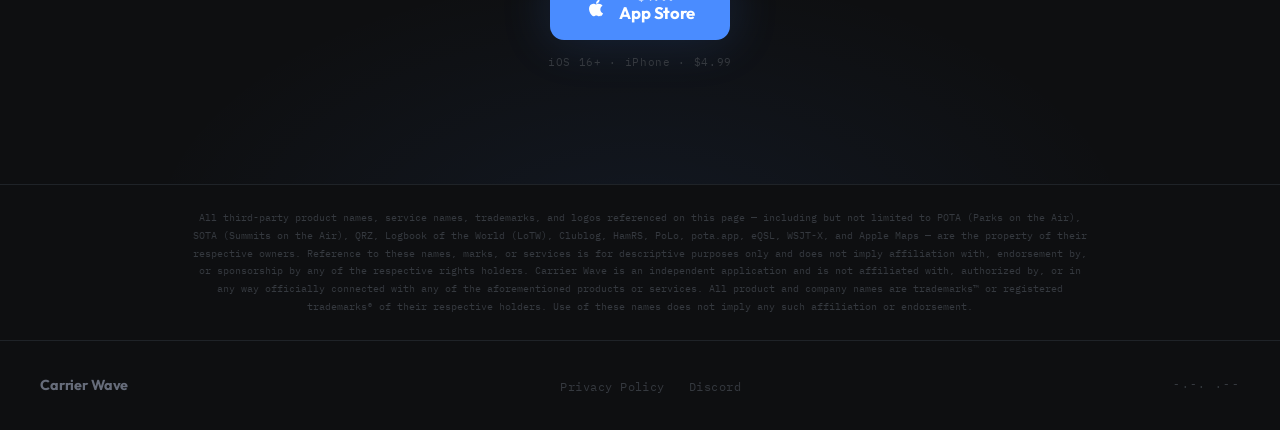
==== commit fe91457c: "Merge pull request #6 from CarrierWaveApp/claude/remove-github-link-7c9vs" ====
--- a/index.html
+++ b/index.html
@@ -701,7 +701,6 @@
   <ul class="nav-links">
     <li><a href="#features">Features</a></li>
     <li><a href="/mission.html">Mission</a></li>
-    <li><a href="https://github.com/CarrierWaveApp/carrier_wave">GitHub</a></li>
     <li><a href="https://apps.apple.com/us/app/carrier-wave/id6758229084" class="nav-cta">Download</a></li>
   </ul>
 </nav>
@@ -731,12 +730,6 @@
       <svg width="14" height="14" viewBox="0 0 24 24" fill="none" stroke="currentColor" stroke-width="2.5" stroke-linecap="round" stroke-linejoin="round">
         <path d="M12 5v14M5 12l7 7 7-7"/>
       </svg>
-    </a>
-    <a href="https://github.com/CarrierWaveApp/carrier_wave" class="btn-outline">
-      <svg width="16" height="16" viewBox="0 0 24 24" fill="currentColor">
-        <path d="M12 2C6.48 2 2 6.48 2 12c0 4.42 2.87 8.17 6.84 9.49.5.09.68-.22.68-.48 0-.24-.01-.87-.01-1.71-2.78.6-3.37-1.34-3.37-1.34-.45-1.16-1.11-1.47-1.11-1.47-.91-.62.07-.61.07-.61 1 .07 1.53 1.03 1.53 1.03.89 1.52 2.34 1.08 2.91.83.09-.65.35-1.08.63-1.33-2.22-.25-4.56-1.11-4.56-4.94 0-1.09.39-1.98 1.03-2.68-.1-.25-.45-1.27.1-2.64 0 0 .84-.27 2.75 1.02A9.56 9.56 0 0 1 12 6.8c.85 0 1.71.11 2.51.33 1.91-1.29 2.75-1.02 2.75-1.02.55 1.37.2 2.39.1 2.64.64.7 1.03 1.59 1.03 2.68 0 3.84-2.34 4.68-4.57 4.93.36.31.68.92.68 1.85 0 1.34-.01 2.41-.01 2.74 0 .27.18.58.69.48A10.01 10.01 0 0 0 22 12c0-5.52-4.48-10-10-10z"/>
-      </svg>
-      GitHub
     </a>
   </div>
 </section>
@@ -902,7 +895,6 @@
   <ul class="footer-links">
     <li><a href="/privacy.html">Privacy Policy</a></li>
     <li><a href="https://discord.gg/PqubUxWW62">Discord</a></li>
-    <li><a href="https://github.com/CarrierWaveApp/carrier_wave">GitHub</a></li>
   </ul>
   <span class="footer-morse">-.-. .--</span>
 </footer>
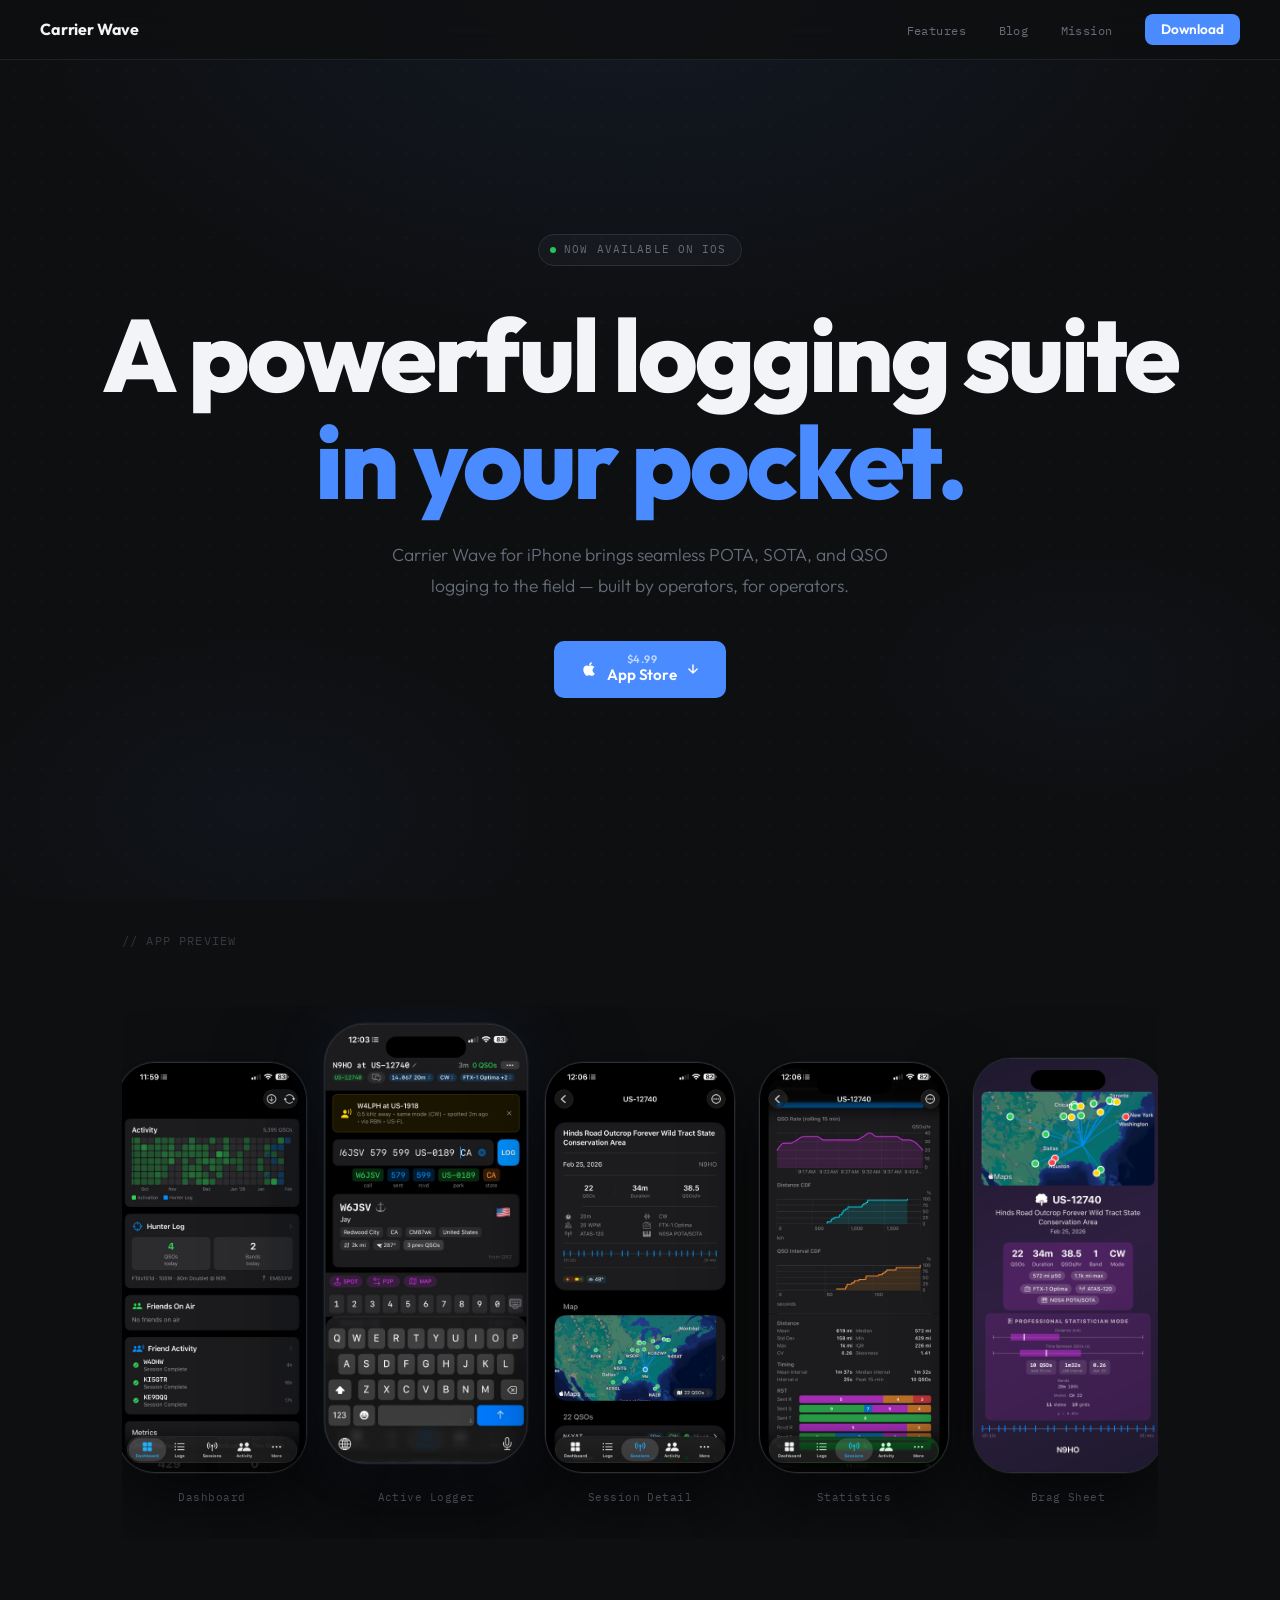
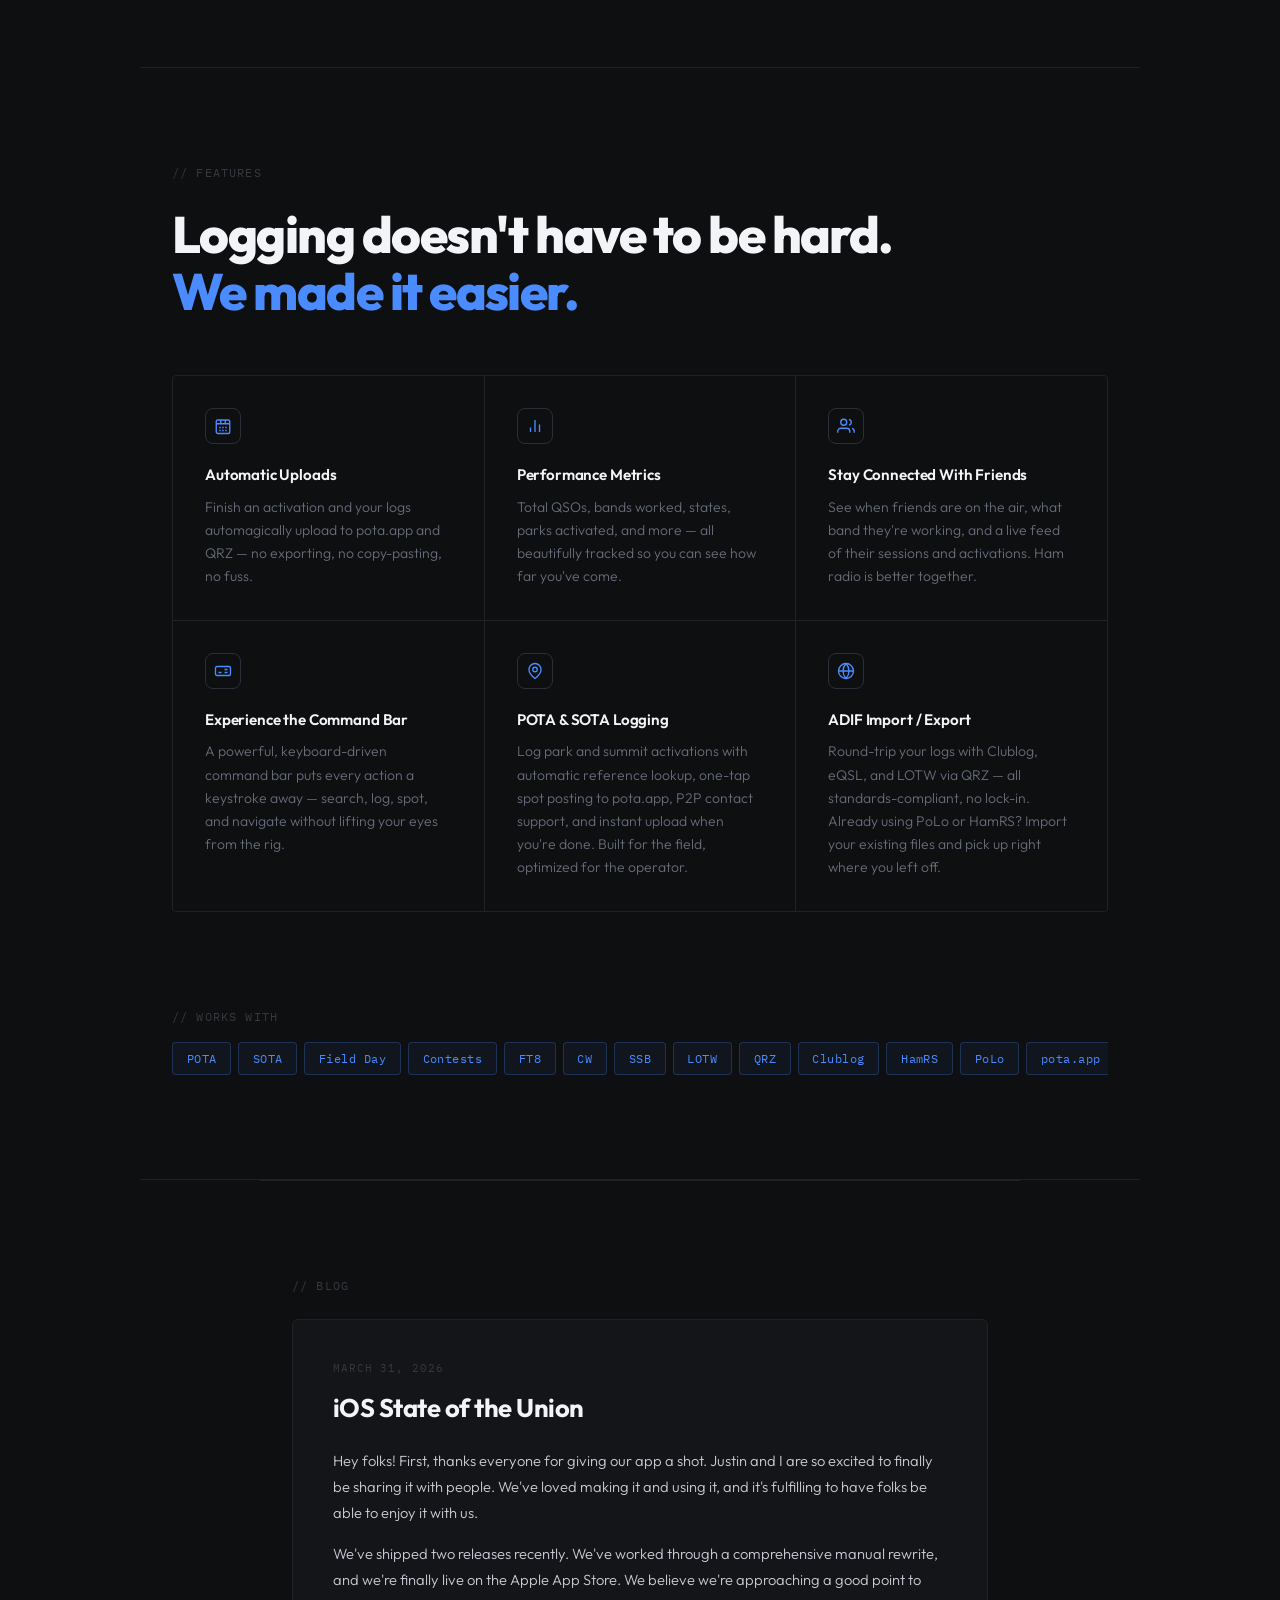
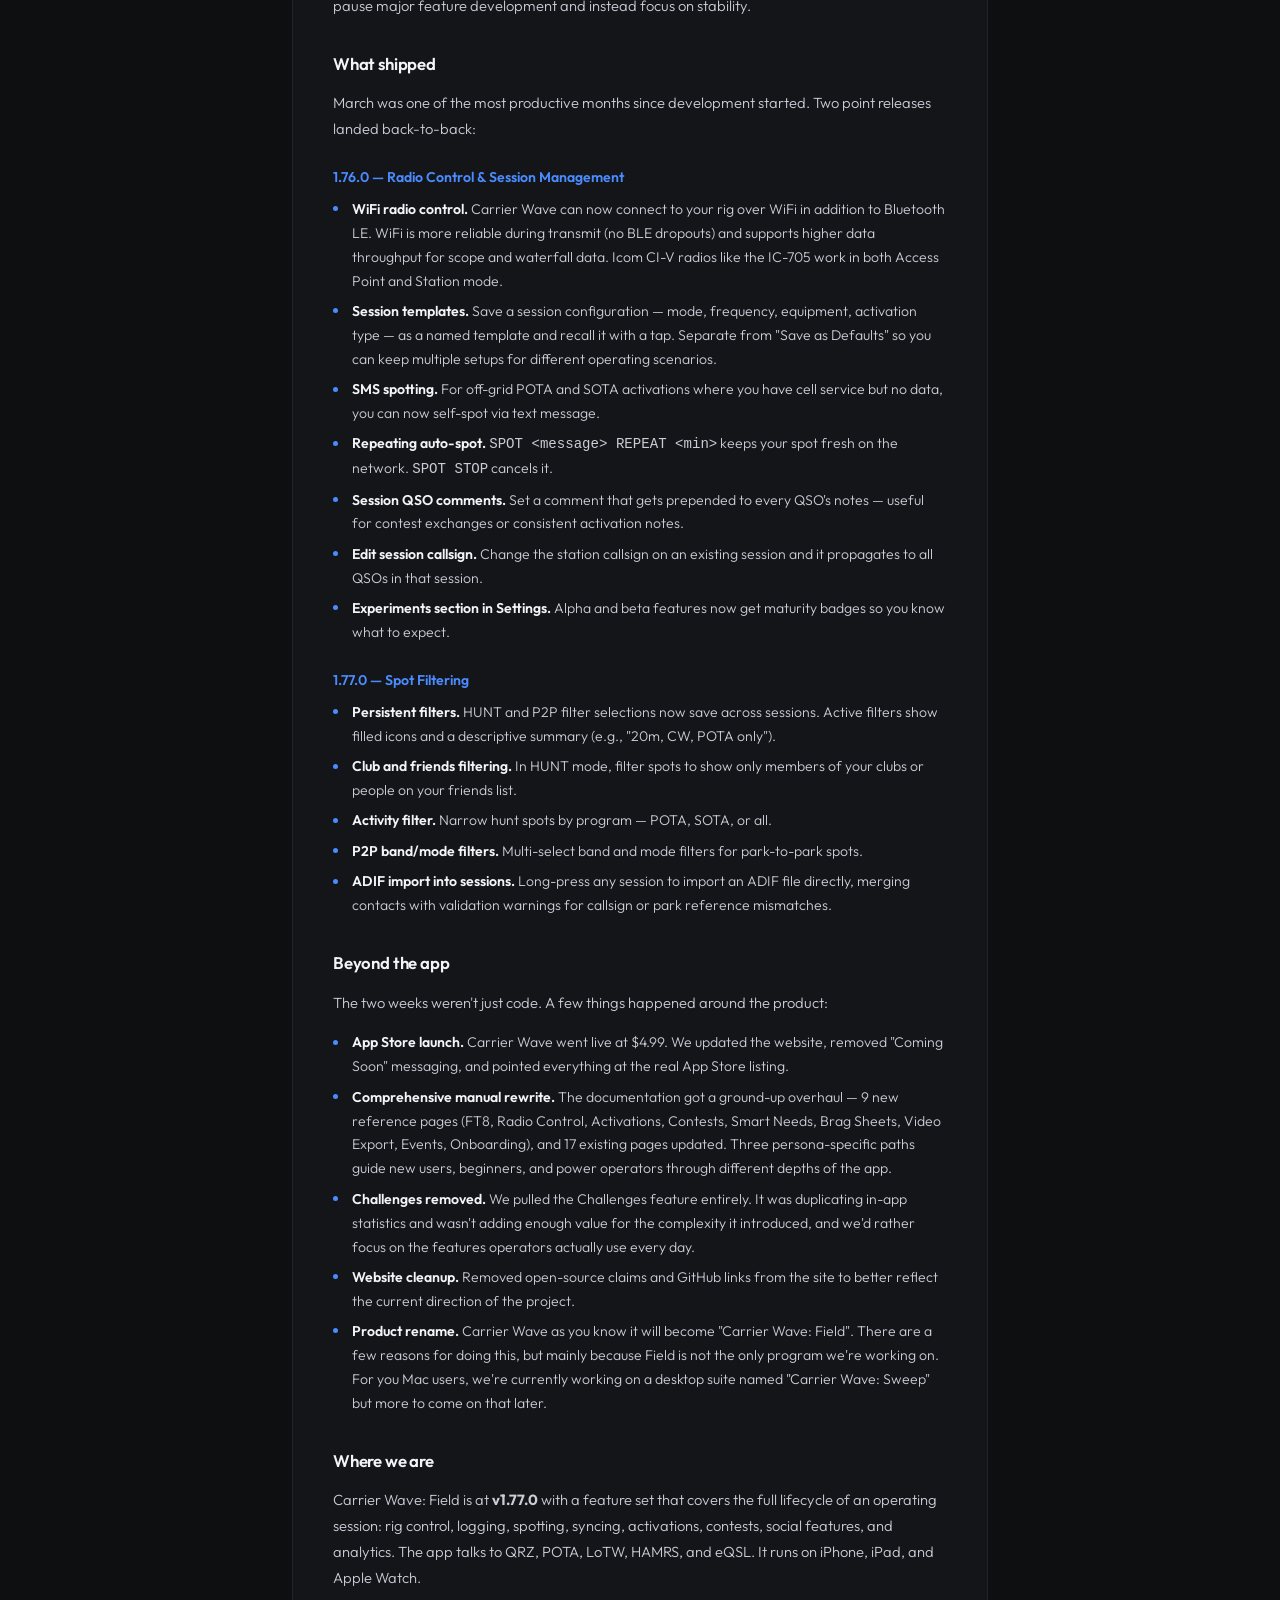
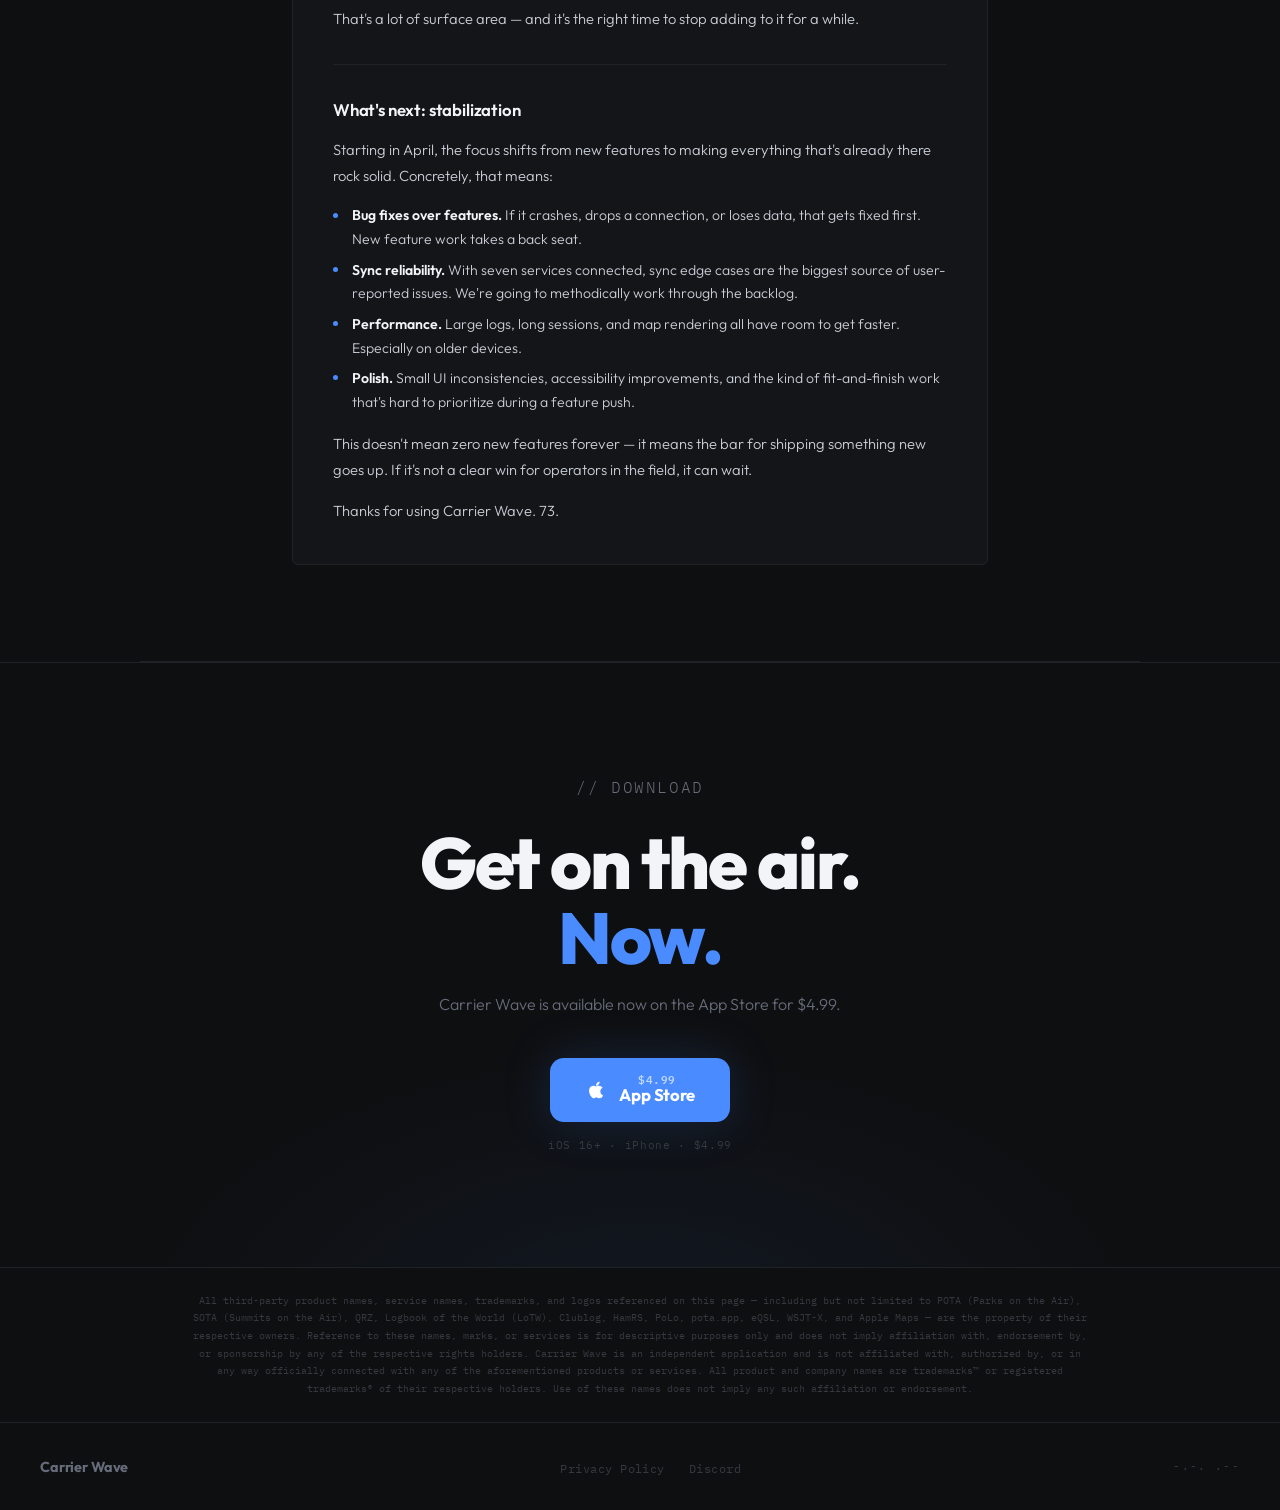
==== commit 8ef3edc5: "Fix capitalization of Carrier Wave in blog post Co-Authored-By: Claude Opus 4.6 (1M context) <norepl" ====
--- a/index.html
+++ b/index.html
@@ -624,6 +624,104 @@
     .hero-sub     { animation: fadeUp 0.5s 0.16s ease both; }
     .hero-actions { animation: fadeUp 0.5s 0.24s ease both; }
 
+    /* BLOG */
+    .blog-section {
+      border-top: 1px solid var(--border);
+      padding: 6rem 2rem;
+      max-width: 760px;
+      margin: 0 auto;
+    }
+
+    .blog-post {
+      background: var(--bg2);
+      border: 1px solid var(--border);
+      border-radius: 6px;
+      padding: 2.5rem;
+    }
+
+    .blog-post-date {
+      font-family: var(--mono);
+      font-size: 0.7rem;
+      color: var(--text-xdim);
+      letter-spacing: 0.08em;
+      text-transform: uppercase;
+      margin-bottom: 0.6rem;
+    }
+
+    .blog-post h3 {
+      font-family: var(--sans);
+      font-weight: 700;
+      font-size: 1.6rem;
+      color: var(--white);
+      letter-spacing: -0.02em;
+      margin-bottom: 1.2rem;
+    }
+
+    .blog-post p {
+      color: var(--text);
+      font-weight: 300;
+      font-size: 0.92rem;
+      line-height: 1.75;
+      margin-bottom: 1rem;
+    }
+
+    .blog-post p:last-child { margin-bottom: 0; }
+
+    .blog-post h4 {
+      font-family: var(--sans);
+      font-weight: 600;
+      font-size: 1.05rem;
+      color: var(--white);
+      margin: 2rem 0 0.8rem;
+      letter-spacing: -0.01em;
+    }
+
+    .blog-post h5 {
+      font-family: var(--sans);
+      font-weight: 600;
+      font-size: 0.88rem;
+      color: var(--blue);
+      margin: 1.5rem 0 0.6rem;
+    }
+
+    .blog-post ul {
+      list-style: none;
+      padding: 0;
+      margin: 0 0 1rem;
+    }
+
+    .blog-post ul li {
+      color: var(--text);
+      font-weight: 300;
+      font-size: 0.88rem;
+      line-height: 1.7;
+      padding-left: 1.2rem;
+      position: relative;
+      margin-bottom: 0.4rem;
+    }
+
+    .blog-post ul li::before {
+      content: '';
+      position: absolute;
+      left: 0;
+      top: 0.6em;
+      width: 5px;
+      height: 5px;
+      border-radius: 50%;
+      background: var(--blue);
+    }
+
+    .blog-post ul li strong {
+      color: var(--white);
+      font-weight: 600;
+    }
+
+    .blog-post hr {
+      border: none;
+      border-top: 1px solid var(--border);
+      margin: 2rem 0;
+    }
+
     @media (max-width: 640px) {
       nav { padding: 0 1.2rem; }
       .nav-links li:not(:last-child) { display: none; }
@@ -700,6 +798,7 @@
   </a>
   <ul class="nav-links">
     <li><a href="#features">Features</a></li>
+    <li><a href="#blog">Blog</a></li>
     <li><a href="/mission.html">Mission</a></li>
     <li><a href="https://apps.apple.com/us/app/carrier-wave/id6758229084" class="nav-cta">Download</a></li>
   </ul>
@@ -865,6 +964,69 @@
 
 <hr class="divider" />
 
+<!-- BLOG -->
+<section class="blog-section" id="blog">
+  <p class="section-label">// Blog</p>
+  <div class="blog-post">
+    <div class="blog-post-date">March 31, 2026</div>
+    <h3>iOS State of the Union</h3>
+    <p>Hey folks! First, thanks everyone for giving our app a shot. Justin and I are so excited to finally be sharing it with people. We've loved making it and using it, and it's fulfilling to have folks be able to enjoy it with us.</p>
+    <p>We've shipped two releases recently. We've worked through a comprehensive manual rewrite, and we're finally live on the Apple App Store. We believe we're approaching a good point to pause major feature development and instead focus on stability.</p>
+
+    <h4>What shipped</h4>
+    <p>March was one of the most productive months since development started. Two point releases landed back-to-back:</p>
+
+    <h5>1.76.0 — Radio Control &amp; Session Management</h5>
+    <ul>
+      <li><strong>WiFi radio control.</strong> Carrier Wave can now connect to your rig over WiFi in addition to Bluetooth LE. WiFi is more reliable during transmit (no BLE dropouts) and supports higher data throughput for scope and waterfall data. Icom CI-V radios like the IC-705 work in both Access Point and Station mode.</li>
+      <li><strong>Session templates.</strong> Save a session configuration — mode, frequency, equipment, activation type — as a named template and recall it with a tap. Separate from "Save as Defaults" so you can keep multiple setups for different operating scenarios.</li>
+      <li><strong>SMS spotting.</strong> For off-grid POTA and SOTA activations where you have cell service but no data, you can now self-spot via text message.</li>
+      <li><strong>Repeating auto-spot.</strong> <code>SPOT &lt;message&gt; REPEAT &lt;min&gt;</code> keeps your spot fresh on the network. <code>SPOT STOP</code> cancels it.</li>
+      <li><strong>Session QSO comments.</strong> Set a comment that gets prepended to every QSO's notes — useful for contest exchanges or consistent activation notes.</li>
+      <li><strong>Edit session callsign.</strong> Change the station callsign on an existing session and it propagates to all QSOs in that session.</li>
+      <li><strong>Experiments section in Settings.</strong> Alpha and beta features now get maturity badges so you know what to expect.</li>
+    </ul>
+
+    <h5>1.77.0 — Spot Filtering</h5>
+    <ul>
+      <li><strong>Persistent filters.</strong> HUNT and P2P filter selections now save across sessions. Active filters show filled icons and a descriptive summary (e.g., "20m, CW, POTA only").</li>
+      <li><strong>Club and friends filtering.</strong> In HUNT mode, filter spots to show only members of your clubs or people on your friends list.</li>
+      <li><strong>Activity filter.</strong> Narrow hunt spots by program — POTA, SOTA, or all.</li>
+      <li><strong>P2P band/mode filters.</strong> Multi-select band and mode filters for park-to-park spots.</li>
+      <li><strong>ADIF import into sessions.</strong> Long-press any session to import an ADIF file directly, merging contacts with validation warnings for callsign or park reference mismatches.</li>
+    </ul>
+
+    <h4>Beyond the app</h4>
+    <p>The two weeks weren't just code. A few things happened around the product:</p>
+    <ul>
+      <li><strong>App Store launch.</strong> Carrier Wave went live at $4.99. We updated the website, removed "Coming Soon" messaging, and pointed everything at the real App Store listing.</li>
+      <li><strong>Comprehensive manual rewrite.</strong> The documentation got a ground-up overhaul — 9 new reference pages (FT8, Radio Control, Activations, Contests, Smart Needs, Brag Sheets, Video Export, Events, Onboarding), and 17 existing pages updated. Three persona-specific paths guide new users, beginners, and power operators through different depths of the app.</li>
+      <li><strong>Challenges removed.</strong> We pulled the Challenges feature entirely. It was duplicating in-app statistics and wasn't adding enough value for the complexity it introduced, and we'd rather focus on the features operators actually use every day.</li>
+      <li><strong>Website cleanup.</strong> Removed open-source claims and GitHub links from the site to better reflect the current direction of the project.</li>
+      <li><strong>Product rename.</strong> Carrier Wave as you know it will become "Carrier Wave: Field". There are a few reasons for doing this, but mainly because Field is not the only program we're working on. For you Mac users, we're currently working on a desktop suite named "Carrier Wave: Sweep" but more to come on that later.</li>
+    </ul>
+
+    <h4>Where we are</h4>
+    <p>Carrier Wave: Field is at <strong>v1.77.0</strong> with a feature set that covers the full lifecycle of an operating session: rig control, logging, spotting, syncing, activations, contests, social features, and analytics. The app talks to QRZ, POTA, LoTW, HAMRS, and eQSL. It runs on iPhone, iPad, and Apple Watch.</p>
+    <p>That's a lot of surface area — and it's the right time to stop adding to it for a while.</p>
+
+    <hr />
+
+    <h4>What's next: stabilization</h4>
+    <p>Starting in April, the focus shifts from new features to making everything that's already there rock solid. Concretely, that means:</p>
+    <ul>
+      <li><strong>Bug fixes over features.</strong> If it crashes, drops a connection, or loses data, that gets fixed first. New feature work takes a back seat.</li>
+      <li><strong>Sync reliability.</strong> With seven services connected, sync edge cases are the biggest source of user-reported issues. We're going to methodically work through the backlog.</li>
+      <li><strong>Performance.</strong> Large logs, long sessions, and map rendering all have room to get faster. Especially on older devices.</li>
+      <li><strong>Polish.</strong> Small UI inconsistencies, accessibility improvements, and the kind of fit-and-finish work that's hard to prioritize during a feature push.</li>
+    </ul>
+    <p>This doesn't mean zero new features forever — it means the bar for shipping something new goes up. If it's not a clear win for operators in the field, it can wait.</p>
+    <p>Thanks for using Carrier Wave. 73.</p>
+  </div>
+</section>
+
+<hr class="divider" />
+
 <!-- CTA -->
 <section class="cta-section">
   <p class="section-label" style="margin-bottom:1.5rem;">// Download</p>
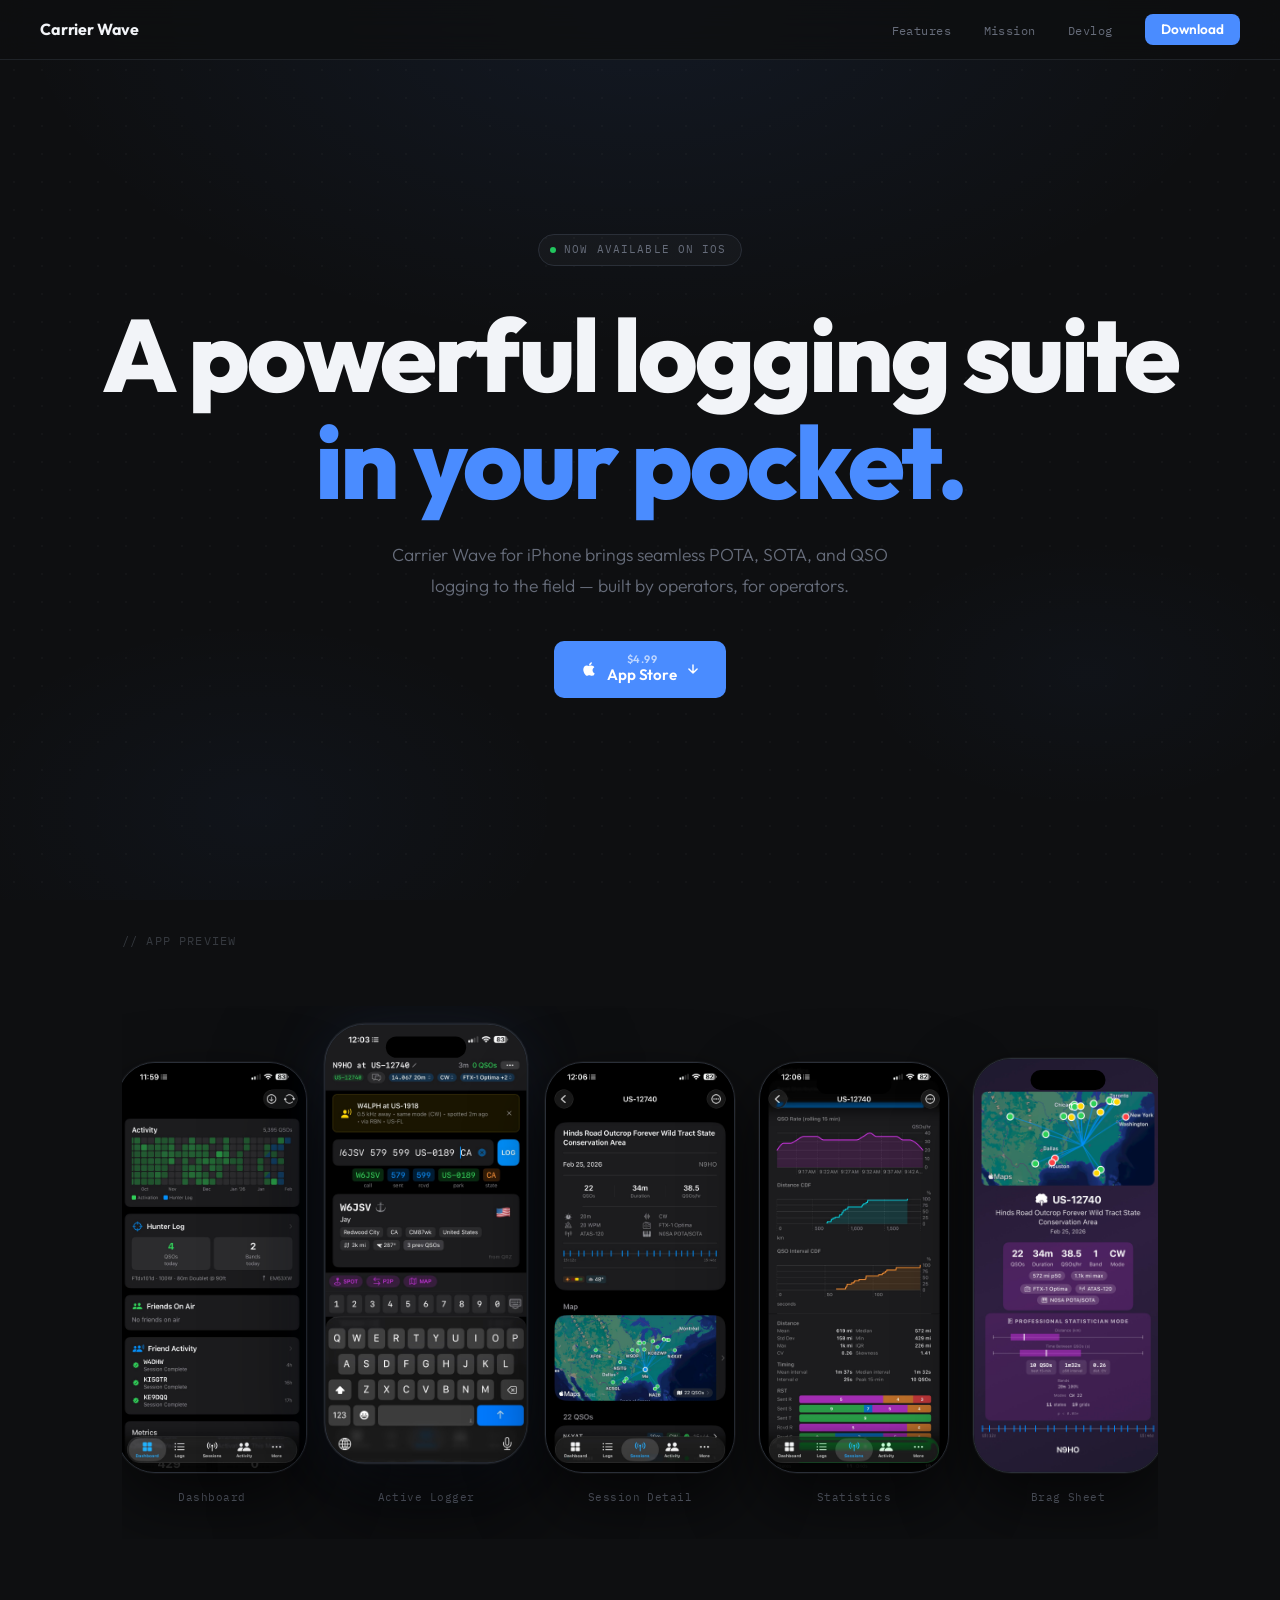
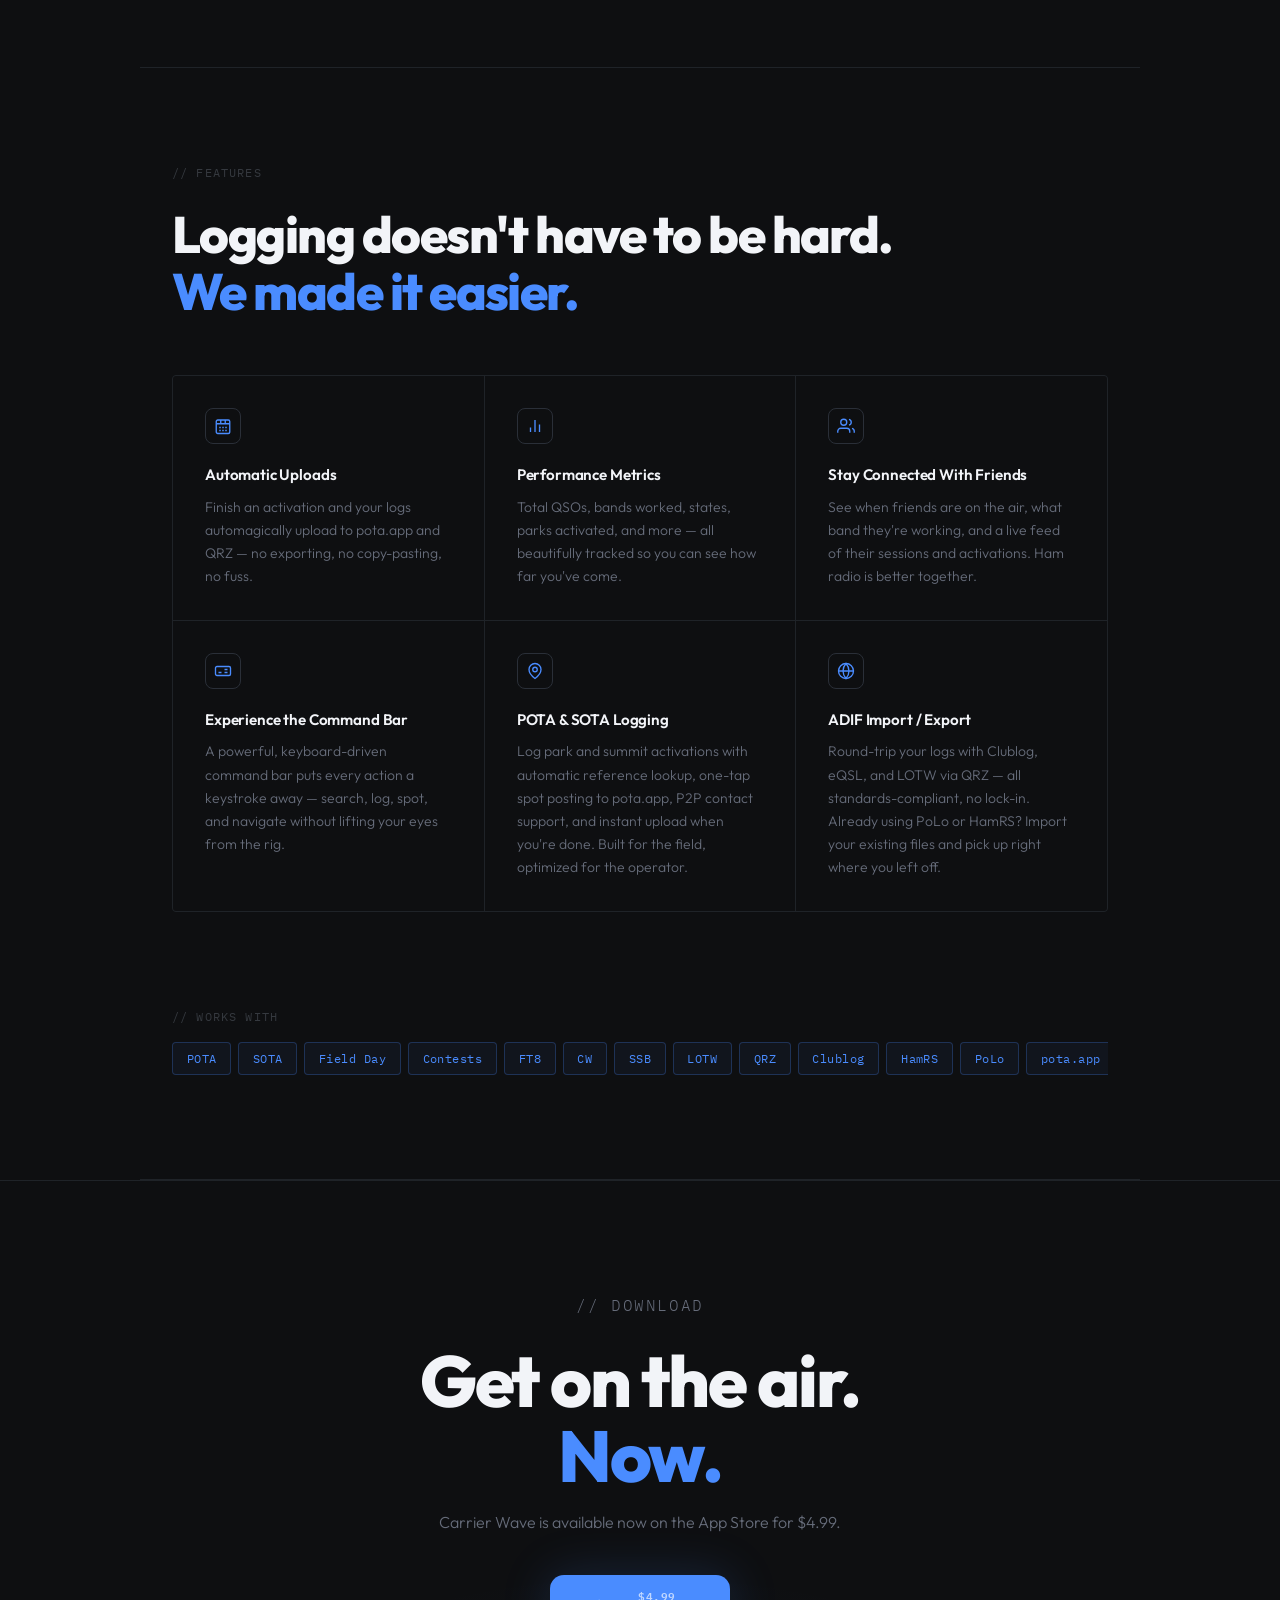
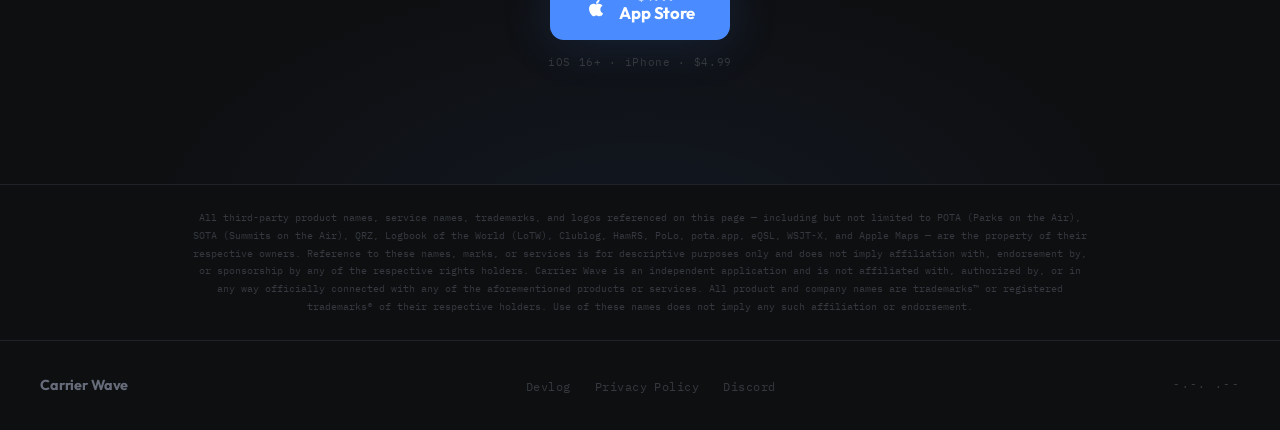
==== commit a4756670: "Merge pull request #11 from CarrierWaveApp/claude/add-devlog-page-KVvJ2" ====
--- a/index.html
+++ b/index.html
@@ -624,104 +624,6 @@
     .hero-sub     { animation: fadeUp 0.5s 0.16s ease both; }
     .hero-actions { animation: fadeUp 0.5s 0.24s ease both; }
 
-    /* BLOG */
-    .blog-section {
-      border-top: 1px solid var(--border);
-      padding: 6rem 2rem;
-      max-width: 760px;
-      margin: 0 auto;
-    }
-
-    .blog-post {
-      background: var(--bg2);
-      border: 1px solid var(--border);
-      border-radius: 6px;
-      padding: 2.5rem;
-    }
-
-    .blog-post-date {
-      font-family: var(--mono);
-      font-size: 0.7rem;
-      color: var(--text-xdim);
-      letter-spacing: 0.08em;
-      text-transform: uppercase;
-      margin-bottom: 0.6rem;
-    }
-
-    .blog-post h3 {
-      font-family: var(--sans);
-      font-weight: 700;
-      font-size: 1.6rem;
-      color: var(--white);
-      letter-spacing: -0.02em;
-      margin-bottom: 1.2rem;
-    }
-
-    .blog-post p {
-      color: var(--text);
-      font-weight: 300;
-      font-size: 0.92rem;
-      line-height: 1.75;
-      margin-bottom: 1rem;
-    }
-
-    .blog-post p:last-child { margin-bottom: 0; }
-
-    .blog-post h4 {
-      font-family: var(--sans);
-      font-weight: 600;
-      font-size: 1.05rem;
-      color: var(--white);
-      margin: 2rem 0 0.8rem;
-      letter-spacing: -0.01em;
-    }
-
-    .blog-post h5 {
-      font-family: var(--sans);
-      font-weight: 600;
-      font-size: 0.88rem;
-      color: var(--blue);
-      margin: 1.5rem 0 0.6rem;
-    }
-
-    .blog-post ul {
-      list-style: none;
-      padding: 0;
-      margin: 0 0 1rem;
-    }
-
-    .blog-post ul li {
-      color: var(--text);
-      font-weight: 300;
-      font-size: 0.88rem;
-      line-height: 1.7;
-      padding-left: 1.2rem;
-      position: relative;
-      margin-bottom: 0.4rem;
-    }
-
-    .blog-post ul li::before {
-      content: '';
-      position: absolute;
-      left: 0;
-      top: 0.6em;
-      width: 5px;
-      height: 5px;
-      border-radius: 50%;
-      background: var(--blue);
-    }
-
-    .blog-post ul li strong {
-      color: var(--white);
-      font-weight: 600;
-    }
-
-    .blog-post hr {
-      border: none;
-      border-top: 1px solid var(--border);
-      margin: 2rem 0;
-    }
-
     @media (max-width: 640px) {
       nav { padding: 0 1.2rem; }
       .nav-links li:not(:last-child) { display: none; }
@@ -798,8 +700,8 @@
   </a>
   <ul class="nav-links">
     <li><a href="#features">Features</a></li>
-    <li><a href="#blog">Blog</a></li>
     <li><a href="/mission.html">Mission</a></li>
+    <li><a href="/devlog/">Devlog</a></li>
     <li><a href="https://apps.apple.com/us/app/carrier-wave/id6758229084" class="nav-cta">Download</a></li>
   </ul>
 </nav>
@@ -964,69 +866,6 @@
 
 <hr class="divider" />
 
-<!-- BLOG -->
-<section class="blog-section" id="blog">
-  <p class="section-label">// Blog</p>
-  <div class="blog-post">
-    <div class="blog-post-date">March 31, 2026</div>
-    <h3>iOS State of the Union</h3>
-    <p>Hey folks! First, thanks everyone for giving our app a shot. Justin and I are so excited to finally be sharing it with people. We've loved making it and using it, and it's fulfilling to have folks be able to enjoy it with us.</p>
-    <p>We've shipped two releases recently. We've worked through a comprehensive manual rewrite, and we're finally live on the Apple App Store. We believe we're approaching a good point to pause major feature development and instead focus on stability.</p>
-
-    <h4>What shipped</h4>
-    <p>March was one of the most productive months since development started. Two point releases landed back-to-back:</p>
-
-    <h5>1.76.0 — Radio Control &amp; Session Management</h5>
-    <ul>
-      <li><strong>WiFi radio control.</strong> Carrier Wave can now connect to your rig over WiFi in addition to Bluetooth LE. WiFi is more reliable during transmit (no BLE dropouts) and supports higher data throughput for scope and waterfall data. Icom CI-V radios like the IC-705 work in both Access Point and Station mode.</li>
-      <li><strong>Session templates.</strong> Save a session configuration — mode, frequency, equipment, activation type — as a named template and recall it with a tap. Separate from "Save as Defaults" so you can keep multiple setups for different operating scenarios.</li>
-      <li><strong>SMS spotting.</strong> For off-grid POTA and SOTA activations where you have cell service but no data, you can now self-spot via text message.</li>
-      <li><strong>Repeating auto-spot.</strong> <code>SPOT &lt;message&gt; REPEAT &lt;min&gt;</code> keeps your spot fresh on the network. <code>SPOT STOP</code> cancels it.</li>
-      <li><strong>Session QSO comments.</strong> Set a comment that gets prepended to every QSO's notes — useful for contest exchanges or consistent activation notes.</li>
-      <li><strong>Edit session callsign.</strong> Change the station callsign on an existing session and it propagates to all QSOs in that session.</li>
-      <li><strong>Experiments section in Settings.</strong> Alpha and beta features now get maturity badges so you know what to expect.</li>
-    </ul>
-
-    <h5>1.77.0 — Spot Filtering</h5>
-    <ul>
-      <li><strong>Persistent filters.</strong> HUNT and P2P filter selections now save across sessions. Active filters show filled icons and a descriptive summary (e.g., "20m, CW, POTA only").</li>
-      <li><strong>Club and friends filtering.</strong> In HUNT mode, filter spots to show only members of your clubs or people on your friends list.</li>
-      <li><strong>Activity filter.</strong> Narrow hunt spots by program — POTA, SOTA, or all.</li>
-      <li><strong>P2P band/mode filters.</strong> Multi-select band and mode filters for park-to-park spots.</li>
-      <li><strong>ADIF import into sessions.</strong> Long-press any session to import an ADIF file directly, merging contacts with validation warnings for callsign or park reference mismatches.</li>
-    </ul>
-
-    <h4>Beyond the app</h4>
-    <p>The two weeks weren't just code. A few things happened around the product:</p>
-    <ul>
-      <li><strong>App Store launch.</strong> Carrier Wave went live at $4.99. We updated the website, removed "Coming Soon" messaging, and pointed everything at the real App Store listing.</li>
-      <li><strong>Comprehensive manual rewrite.</strong> The documentation got a ground-up overhaul — 9 new reference pages (FT8, Radio Control, Activations, Contests, Smart Needs, Brag Sheets, Video Export, Events, Onboarding), and 17 existing pages updated. Three persona-specific paths guide new users, beginners, and power operators through different depths of the app.</li>
-      <li><strong>Challenges removed.</strong> We pulled the Challenges feature entirely. It was duplicating in-app statistics and wasn't adding enough value for the complexity it introduced, and we'd rather focus on the features operators actually use every day.</li>
-      <li><strong>Website cleanup.</strong> Removed open-source claims and GitHub links from the site to better reflect the current direction of the project.</li>
-      <li><strong>Product rename.</strong> Carrier Wave as you know it will become "Carrier Wave: Field". There are a few reasons for doing this, but mainly because Field is not the only program we're working on. For you Mac users, we're currently working on a desktop suite named "Carrier Wave: Sweep" but more to come on that later.</li>
-    </ul>
-
-    <h4>Where we are</h4>
-    <p>Carrier Wave: Field is at <strong>v1.77.0</strong> with a feature set that covers the full lifecycle of an operating session: rig control, logging, spotting, syncing, activations, contests, social features, and analytics. The app talks to QRZ, POTA, LoTW, HAMRS, and eQSL. It runs on iPhone, iPad, and Apple Watch.</p>
-    <p>That's a lot of surface area — and it's the right time to stop adding to it for a while.</p>
-
-    <hr />
-
-    <h4>What's next: stabilization</h4>
-    <p>Starting in April, the focus shifts from new features to making everything that's already there rock solid. Concretely, that means:</p>
-    <ul>
-      <li><strong>Bug fixes over features.</strong> If it crashes, drops a connection, or loses data, that gets fixed first. New feature work takes a back seat.</li>
-      <li><strong>Sync reliability.</strong> With seven services connected, sync edge cases are the biggest source of user-reported issues. We're going to methodically work through the backlog.</li>
-      <li><strong>Performance.</strong> Large logs, long sessions, and map rendering all have room to get faster. Especially on older devices.</li>
-      <li><strong>Polish.</strong> Small UI inconsistencies, accessibility improvements, and the kind of fit-and-finish work that's hard to prioritize during a feature push.</li>
-    </ul>
-    <p>This doesn't mean zero new features forever — it means the bar for shipping something new goes up. If it's not a clear win for operators in the field, it can wait.</p>
-    <p>Thanks for using Carrier Wave. 73.</p>
-  </div>
-</section>
-
-<hr class="divider" />
-
 <!-- CTA -->
 <section class="cta-section">
   <p class="section-label" style="margin-bottom:1.5rem;">// Download</p>
@@ -1055,6 +894,7 @@
 <footer>
   <span class="footer-logo">Carrier Wave</span>
   <ul class="footer-links">
+    <li><a href="/devlog/">Devlog</a></li>
     <li><a href="/privacy.html">Privacy Policy</a></li>
     <li><a href="https://discord.gg/PqubUxWW62">Discord</a></li>
   </ul>
